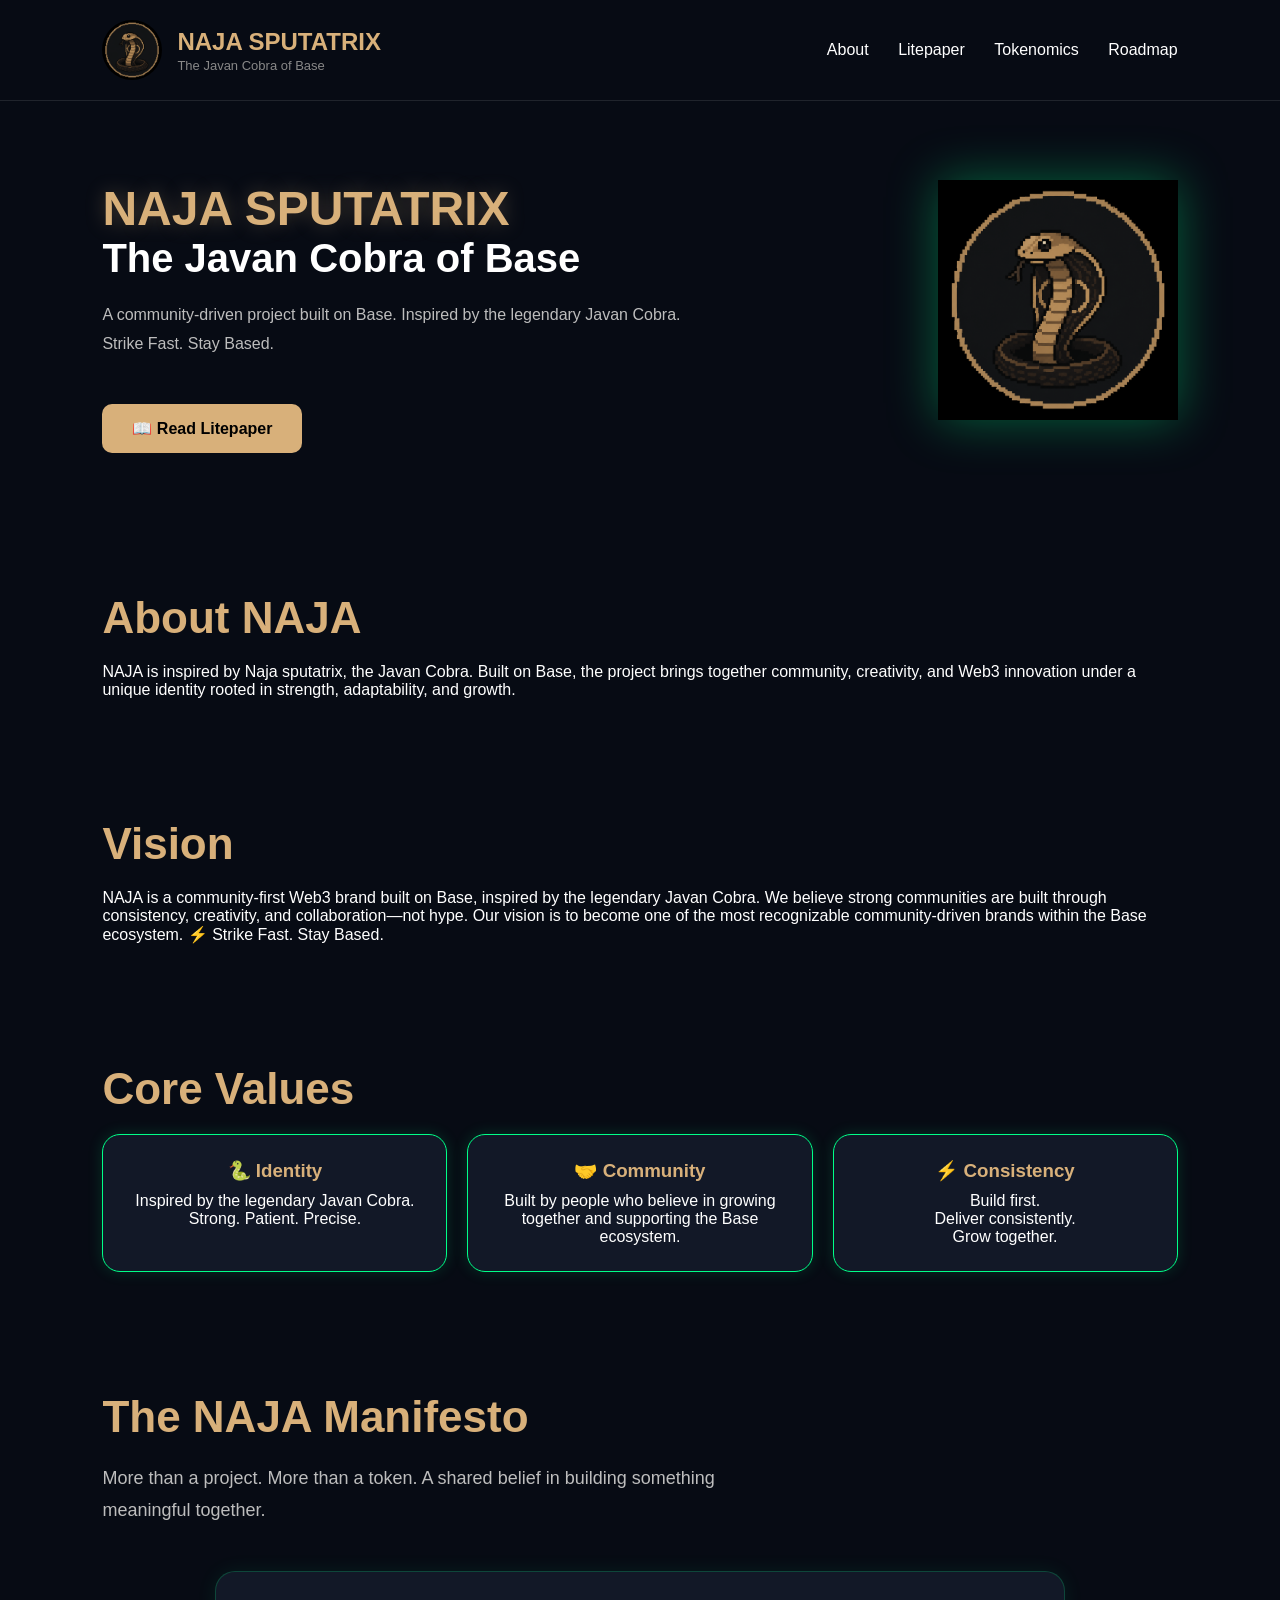
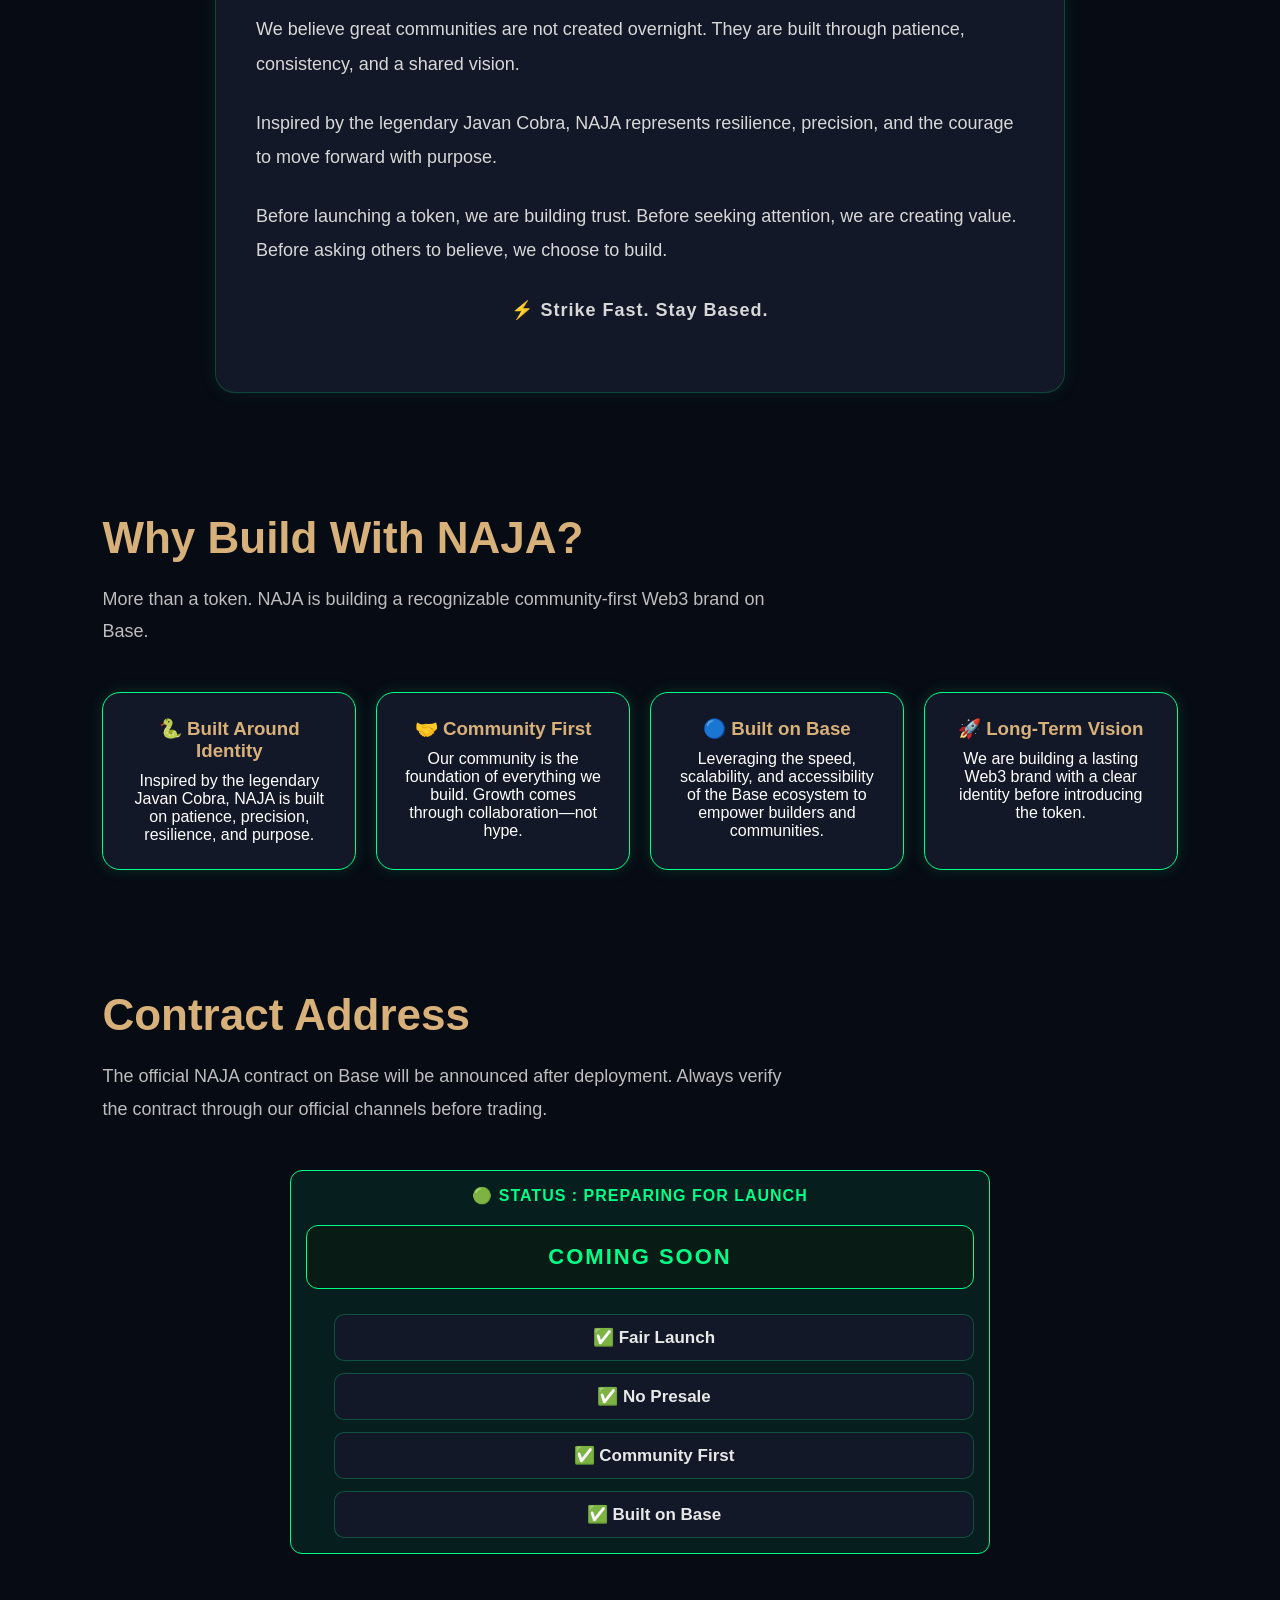
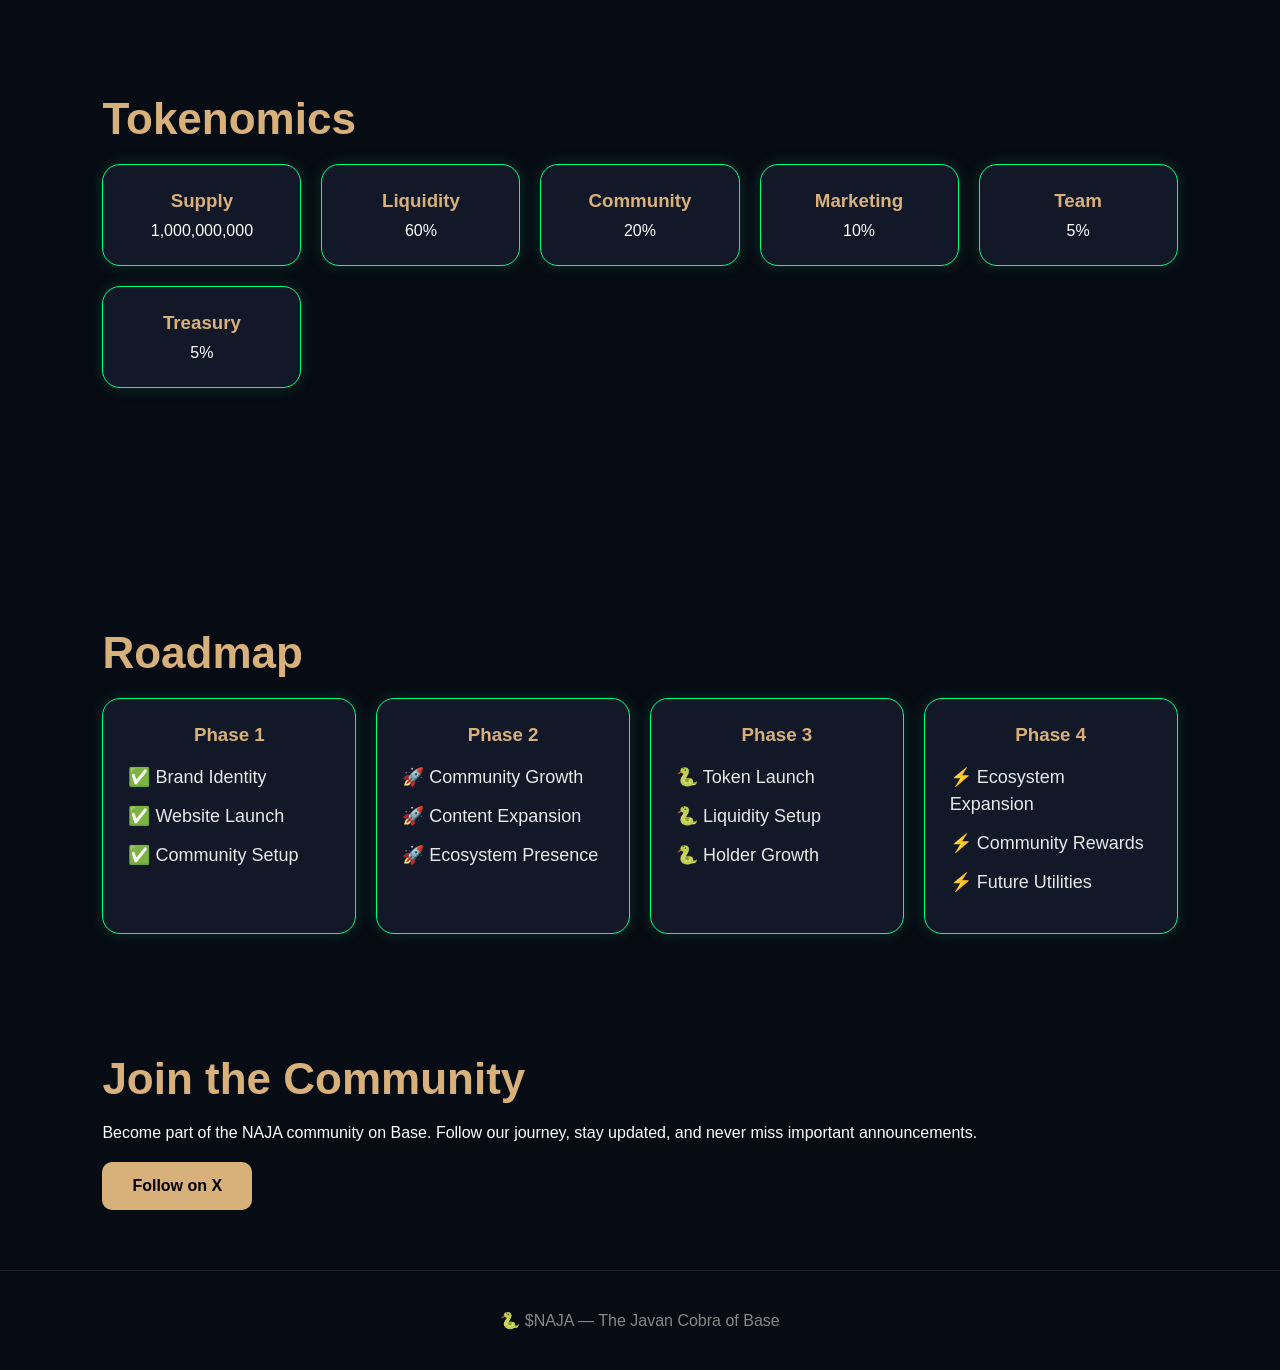
==== index.html @ d0c6e349 "Update community section heading and content" ====
<!DOCTYPE html>
<html lang="en">
<head>
<meta charset="UTF-8">
<meta name="viewport" content="width=device-width, initial-scale=1.0">

<title>NAJA | The Javan Cobra of Base</title>

<style>

*{
margin:0;
padding:0;
box-sizing:border-box;
font-family:Arial, sans-serif;
}

body{
background:#070b14;
color:white;
}

nav{
display:flex;
justify-content:space-between;
align-items:center;
padding:20px 8%;
border-bottom:1px solid rgba(255,255,255,0.1);
}

.brand{
display:flex;
align-items:center;
gap:15px;
}

.brand img{
width:60px;
height:60px;
border-radius:50%;
}

.brand h2{
    color:#d8b07a;
    font-size:24px;
    margin-bottom:2px;
}

.brand p{
    font-size:13px;
    color:#888;
}

.menu a{
    color:white;
    text-decoration:none;
    margin-left:25px;
    transition:0.3s;
}

.menu a:hover{
    color:#00ff88;
}

.hero{
display:flex;
align-items:center;
justify-content:space-between;
padding:80px 8%;
flex-wrap:wrap;
gap:80px;
}

.hero-text{
max-width:600px;
}

.hero-text h1{
font-size:48px;
color:#d8b07a;
text-shadow:0 0 20px rgba(216,176,122,0.3);    
}

.hero-text h3{
font-size:40px;
margin-bottom:20px;
}

.hero-text p{
color:#bdbdbd;
line-height:1.8;
margin-bottom:25px;   
}

.hero-logo img{
    width:240px;
    max-width:100%;
    filter:drop-shadow(0 0 25px rgba(0,255,136,0.35));
    transition:0.3s;
    margin-top:-30px;
}

.btn{
display:inline-block;
padding:15px 30px;
background:#d8b07a;
color:black;
text-decoration:none;
border-radius:10px;
font-weight:bold;
margin-right:10px;
margin-top:20px;
}

.section{
padding:60px 8%;
}

.section h2{
    color:#d8b07a;
    font-size:44px;
    font-weight:700;
    margin-bottom:20px;
}

.cards{
    display:grid;
    grid-template-columns:repeat(auto-fit,minmax(180px,1fr));
    gap:20px;
}

.card{
    background:#121827;
    padding:25px;
    border-radius:18px;
    text-align:center;
    border:1px solid #00ff88;
    box-shadow:0 0 15px rgba(0,255,136,0.15);
    transition:0.3s;
}
    
.section-subtitle{
max-width:700px;
margin:15px 0 45px;
color:#bdbdbd;
font-size:18px;
line-height:1.8;
}
.card:hover{
    transform:translateY(-5px);
    box-shadow:0 0 25px rgba(0,255,136,0.35);
}

.card h3{
color:#d8b07a;
margin-bottom:10px;
}
.status{
color:#00ff88;
font-weight:bold;
margin-bottom:20px;
letter-spacing:1px;
}

.contract-info{
margin-top:25px;
display:flex;
flex-direction:column;
align-items:flex-start;
gap:12px;
padding-left:28px;
}
.manifesto{
max-width:850px;
margin:0 auto;
padding:40px;
background:#121827;
border:1px solid rgba(0,255,136,.2);
border-radius:20px;
box-shadow:0 0 20px rgba(0,255,136,.08);
}

.manifesto p{
font-size:18px;
line-height:1.9;
color:#d8d8d8;
margin-bottom:25px;
}

.manifesto-end{
text-align:center;
font-size:22px;
font-weight:bold;
color:#d8b07a;
letter-spacing:1px;
}    
.feature{
background:#121827;
border:1px solid rgba(0,255,136,.25);
border-radius:10px;
padding:12px 16px;
font-size:17px;
font-weight:600;
color:#e8e8e8;
width:100%;
box-sizing:border-box;
transition:.3s;
}

.feature:hover{
border-color:#00ff88;
transform:translateX(6px);
box-shadow:0 0 15px rgba(0,255,136,.2);
}    

.contract-info p{
margin:0;
font-size:18px;
font-weight:600;
color:#e8e8e8;
line-height:1.5;

}

.contract{
background:#081b14;
border:1px solid #00ff88;
padding:18px;
border-radius:12px;
font-size:22px;
font-weight:bold;
color:#00ff88;
text-align:center;
letter-spacing:2px;
}

footer{
padding:40px;
text-align:center;
color:#888;
border-top:1px solid rgba(255,255,255,.1);
}
.hero-banner{
    width:100%;
    max-width:1000px;
    display:block;
    margin:20px auto;
    border-radius:20px;
}.contract-box{
    max-width:700px;
    margin:20px auto;
    padding:15px;
    border:1px solid #00ff88;
    border-radius:12px;
    background:rgba(0,255,136,0.08);
    color:#00ff88;
    font-weight:bold;
    text-align:center;
}

@media(max-width:768px){

nav{
    flex-direction:column;
    gap:15px;
}

.hero{
    flex-direction:column;
    text-align:center;
}

.hero-text h1{
    font-size:56px;
}

.hero-text h3{
    font-size:24px;
}

.hero-logo img{
    width:280px;
}

    }
 .roadmap-list{
    list-style:none;
    padding:0;
    margin:18px 0 0;
    text-align:left;
}

.roadmap-list li{
    display:flex;
    align-items:center;
    gap:10px;
    margin:12px 0;
    font-size:18px;
    color:#e8e8e8;
    line-height:1.5;
}   
</style>
</head>

<body>

<nav>

<div class="brand">
<img src="file_00000000f69072099e9d10f8ae408ad6.png">
<div>
<h2>NAJA SPUTATRIX</h2>
<p>The Javan Cobra of Base</p>
</div>
</div>

<div class="menu">
<a href="#about">About</a>
<a href="litepaper.html">Litepaper</a>
<a href="#tokenomics">Tokenomics</a>
<a href="#roadmap">Roadmap</a>
</div>

</nav>

<section class="hero">

<div class="hero-text">

<h1>NAJA SPUTATRIX</h1>

<h3>The Javan Cobra of Base</h3>

<p>
A community-driven project built on Base.
Inspired by the legendary Javan Cobra.

Strike Fast. Stay Based.
</p>
<a href="litepaper.html" class="btn">
📖 Read Litepaper
</a>
</div>

<div class="hero-logo">
<img src="file_00000000f69072099e9d10f8ae408ad6.png">
</div>

</section>

<section id="about" class="section">

<h2>About NAJA</h2>

<p>
NAJA is inspired by Naja sputatrix, the Javan Cobra.
Built on Base, the project brings together community, creativity, and Web3 innovation under a unique identity rooted in strength, adaptability, and growth.
</p>

</section>
<section id="vision" class="section">

<h2>Vision</h2>

<p>
NAJA is a community-first Web3 brand built on Base, inspired by the legendary Javan Cobra.

We believe strong communities are built through consistency, creativity, and collaboration—not hype.

Our vision is to become one of the most recognizable community-driven brands within the Base ecosystem.

⚡ Strike Fast. Stay Based.
</p>

</section>
    <section id="values" class="section">

<h2>Core Values</h2>

<div class="cards">

<div class="card">
<h3>🐍 Identity</h3>
<p>
Inspired by the legendary Javan Cobra.<br>
Strong. Patient. Precise.
</p>
</div>

<div class="card">
<h3>🤝 Community</h3>
<p>
Built by people who believe in growing together and supporting the Base ecosystem.
</p>
</div>

<div class="card">
<h3>⚡ Consistency</h3>
<p>
Build first.<br>
Deliver consistently.<br>
Grow together.
</p>
</div>

</div>

</section>
<section id="manifesto" class="section">

<h2>The NAJA Manifesto</h2>

<p class="section-subtitle">
More than a project. More than a token.
A shared belief in building something meaningful together.
</p>

<div class="manifesto">

<p>
We believe great communities are not created overnight.
They are built through patience, consistency, and a shared vision.
</p>

<p>
Inspired by the legendary Javan Cobra, NAJA represents resilience,
precision, and the courage to move forward with purpose.
</p>

<p>
Before launching a token, we are building trust.
Before seeking attention, we are creating value.
Before asking others to believe, we choose to build.
</p>

<p class="manifesto-end">

⚡ Strike Fast. Stay Based.

</p>

</div>

</section>    
  <section id="why" class="section">

<h2>Why Build With NAJA?</h2>

<p class="section-subtitle">
More than a token. NAJA is building a recognizable community-first Web3 brand on Base.
</p>  

<div class="cards">

<div class="card">
<h3>🐍 Built Around Identity</h3>
<p>
Inspired by the legendary Javan Cobra, NAJA is built on patience, precision, resilience, and purpose.
</p>
</div>

<div class="card">
<h3>🤝 Community First</h3>
<p>
Our community is the foundation of everything we build. Growth comes through collaboration—not hype.
</p>
</div>

<div class="card">
<h3>🔵 Built on Base</h3>
<p>
Leveraging the speed, scalability, and accessibility of the Base ecosystem to empower builders and communities.
</p>
</div>

<div class="card">
<h3>🚀 Long-Term Vision</h3>
<p>
We are building a lasting Web3 brand with a clear identity before introducing the token.
</p>
</div>

</div>

</section>  
<section class="section" id="contract">

<h2>Contract Address</h2>

<p class="section-subtitle">
The official NAJA contract on Base will be announced after deployment.
Always verify the contract through our official channels before trading.
</p>

<div class="contract-box">

<div class="status">
🟢 STATUS : PREPARING FOR LAUNCH
</div>

<div class="contract">
COMING SOON
</div>

<div class="contract-info">

<div class="feature">✅ Fair Launch</div>

<div class="feature">✅ No Presale</div>

<div class="feature">✅ Community First</div>

<div class="feature">✅ Built on Base</div>

</div>

</div>

</section>

<section id="tokenomics" class="section">

<h2>Tokenomics</h2>

<div class="cards">

<div class="card">
<h3>Supply</h3>
<p>1,000,000,000</p>
</div>

<div class="card">
<h3>Liquidity</h3>
<p>60%</p>
</div>

<div class="card">
<h3>Community</h3>
<p>20%</p>
</div>

<div class="card">
<h3>Marketing</h3>
<p>10%</p>
</div>

<div class="card">
<h3>Team</h3>
<p>5%</p>
</div>

<div class="card">
<h3>Treasury</h3>
<p>5%</p>
</div>

</div>

</section>

<section class="section">


</section>

<section id="roadmap" class="section">

<h2>Roadmap</h2>

<div class="cards">

<div class="card">
<h3>Phase 1</h3>

<ul class="roadmap-list">
    <li>✅ Brand Identity</li>
    <li>✅ Website Launch</li>
    <li>✅ Community Setup</li>
</ul>
</div>

<div class="card">
<h3>Phase 2</h3>

<ul class="roadmap-list">
    <li>🚀 Community Growth</li>
    <li>🚀 Content Expansion</li>
    <li>🚀 Ecosystem Presence</li>
</ul>
</div>

<div class="card">
<h3>Phase 3</h3>

<ul class="roadmap-list">
    <li>🐍 Token Launch</li>
    <li>🐍 Liquidity Setup</li>
    <li>🐍 Holder Growth</li>
</ul>
</div>

<div class="card">
<h3>Phase 4</h3>

<ul class="roadmap-list">
    <li>⚡ Ecosystem Expansion</li>
    <li>⚡ Community Rewards</li>
    <li>⚡ Future Utilities</li>
</ul>
</div>

</div>

</section>

<section class="section">

<h2>Join the Community</h2>

<p>
Become part of the NAJA community on Base.
Follow our journey, stay updated, and never miss important announcements.
</p>

<a href="https://x.com/najaspttrx" class="btn">
Follow on X
</a>

</section>

<footer>

🐍 $NAJA — The Javan Cobra of Base

</footer>

</body>
  </html>
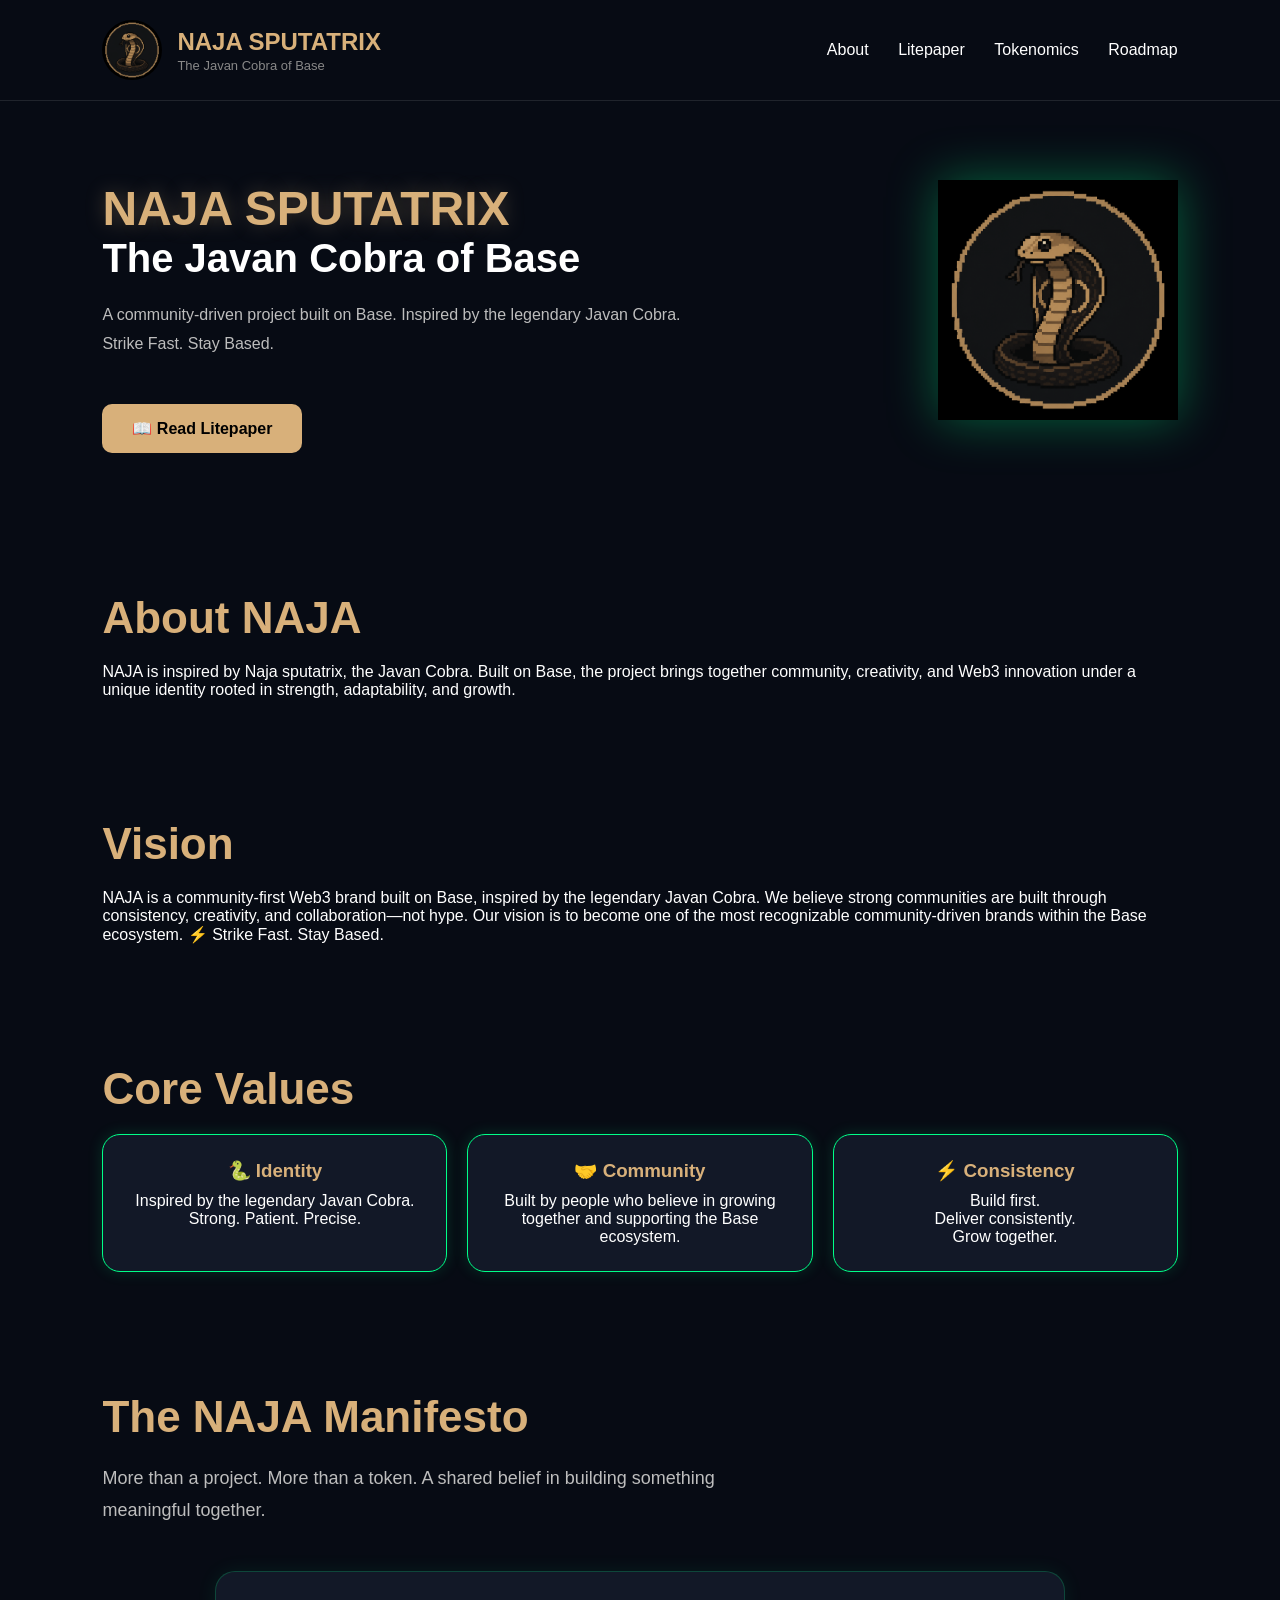
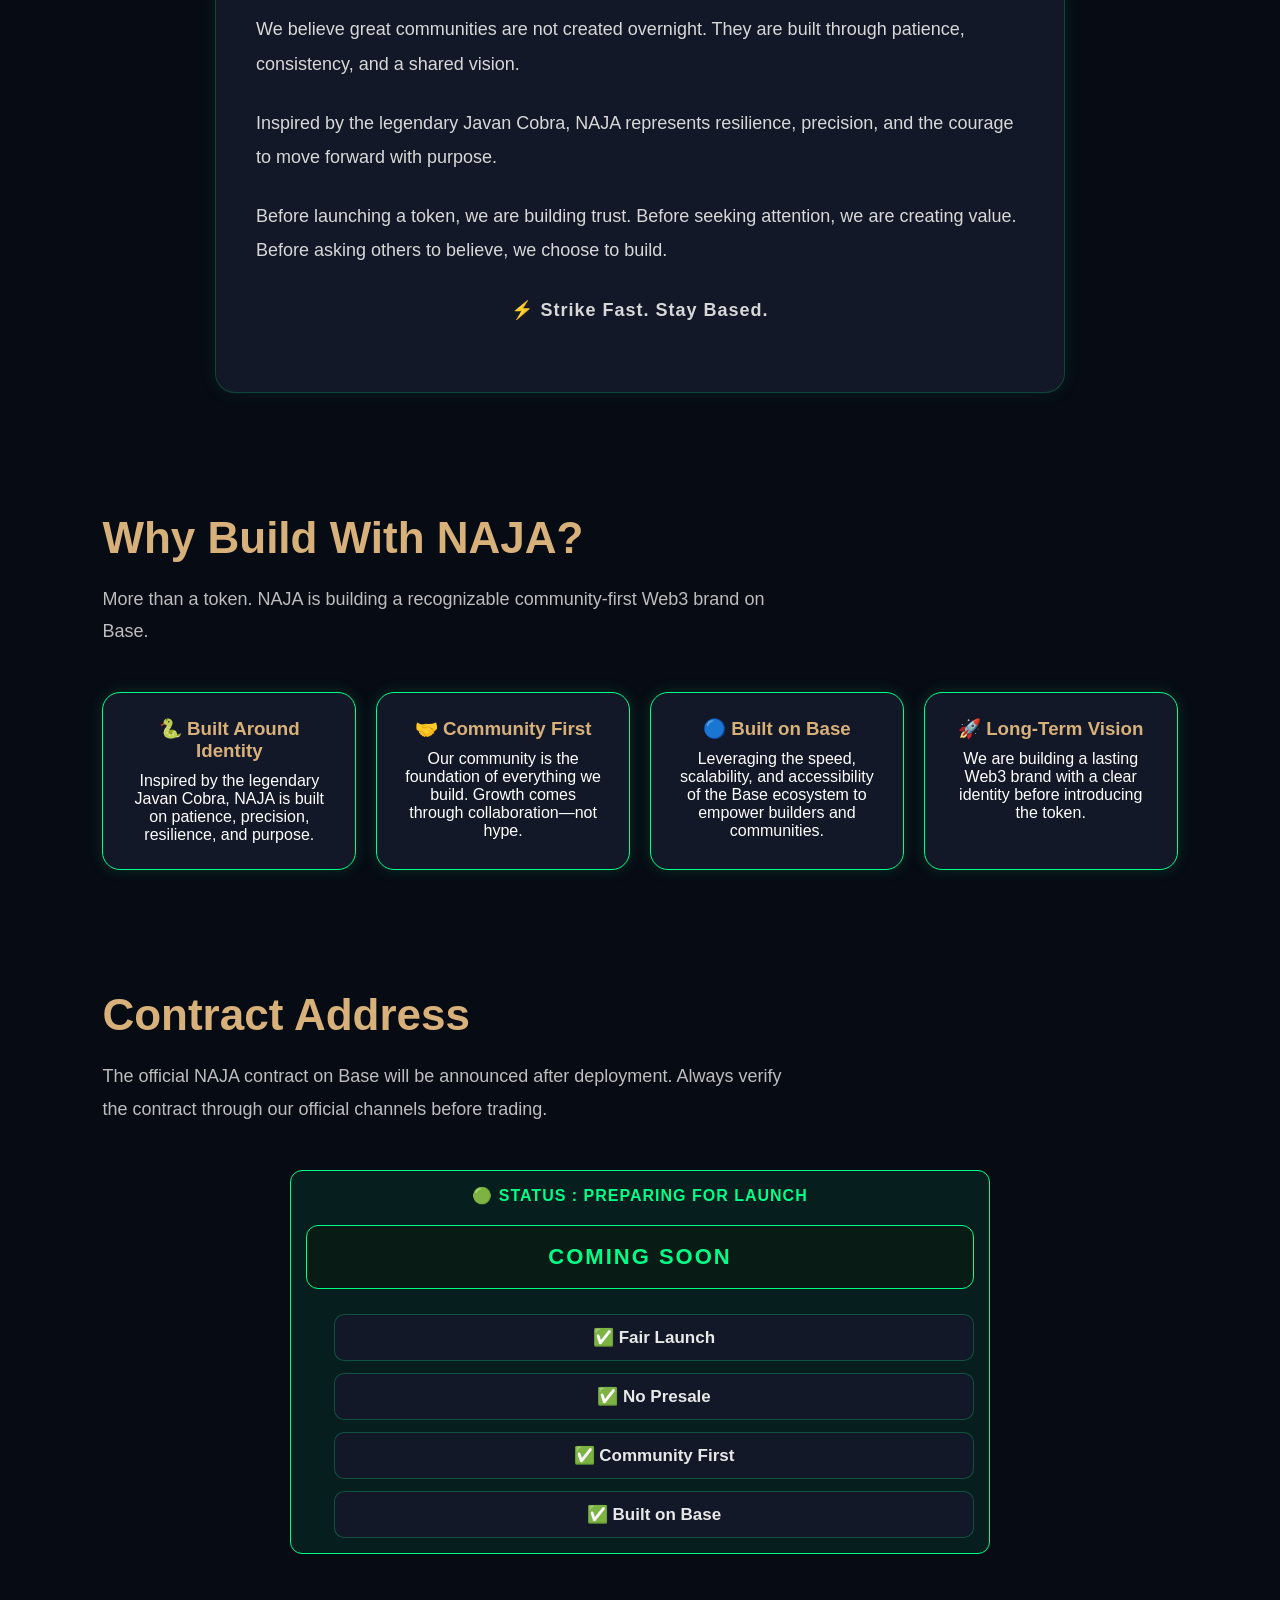
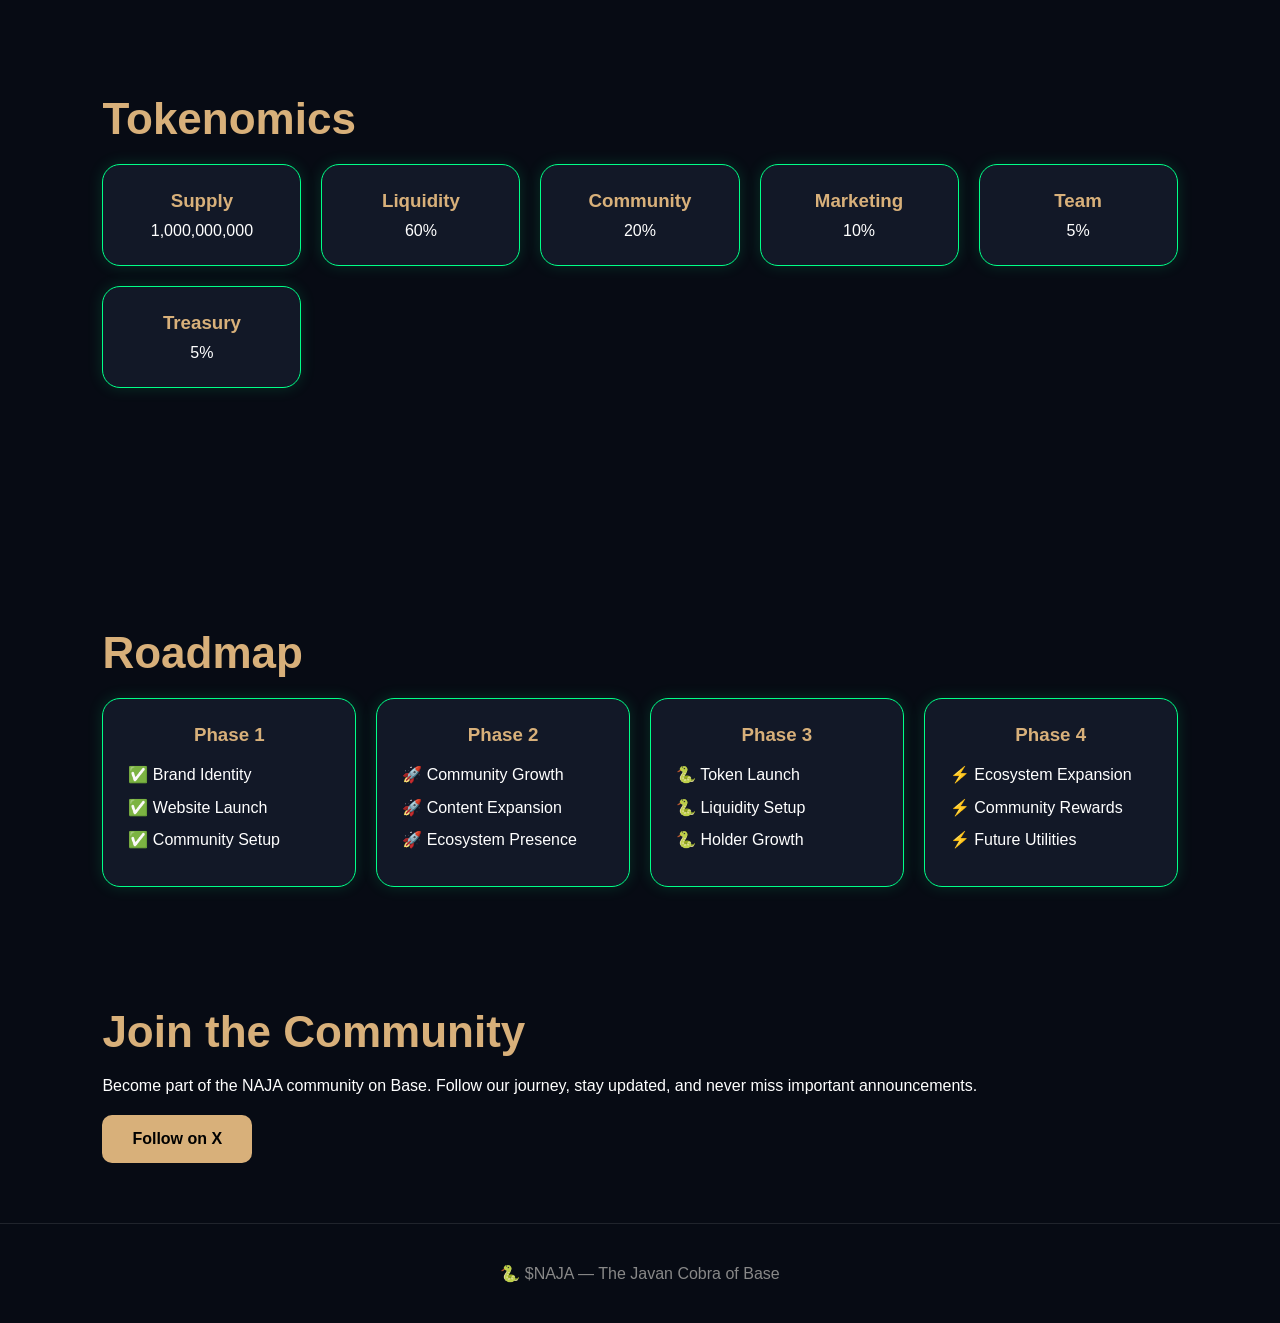
==== commit 95f44b69: "Adjust styles for roadmap list items Reduced margin and font size for roadmap list items." ====
--- a/index.html
+++ b/index.html
@@ -294,10 +294,44 @@
     display:flex;
     align-items:center;
     gap:10px;
-    margin:12px 0;
+    margin:10px 0;
+    font-size:16px;
+    line-height:1.4;
+}
+}  
+ .community{
+    text-align:center;
+    padding:70px 20px;
+}
+
+.community h2{
+    margin-bottom:20px;
+}
+
+.community-text{
+    max-width:650px;
+    margin:0 auto 35px;
+    color:#bdbdbd;
+    line-height:1.8;
     font-size:18px;
-    color:#e8e8e8;
-    line-height:1.5;
+}
+
+.community .btn{
+    display:inline-block;
+    padding:16px 40px;
+    font-size:18px;
+    font-weight:bold;
+    border-radius:12px;
+    background:#00ff88;
+    color:#071018;
+    text-decoration:none;
+    transition:.3s;
+    box-shadow:0 0 20px rgba(0,255,136,.25);
+}
+
+.community .btn:hover{
+    transform:translateY(-4px);
+    box-shadow:0 0 35px rgba(0,255,136,.5);
 }   
 </style>
 </head>
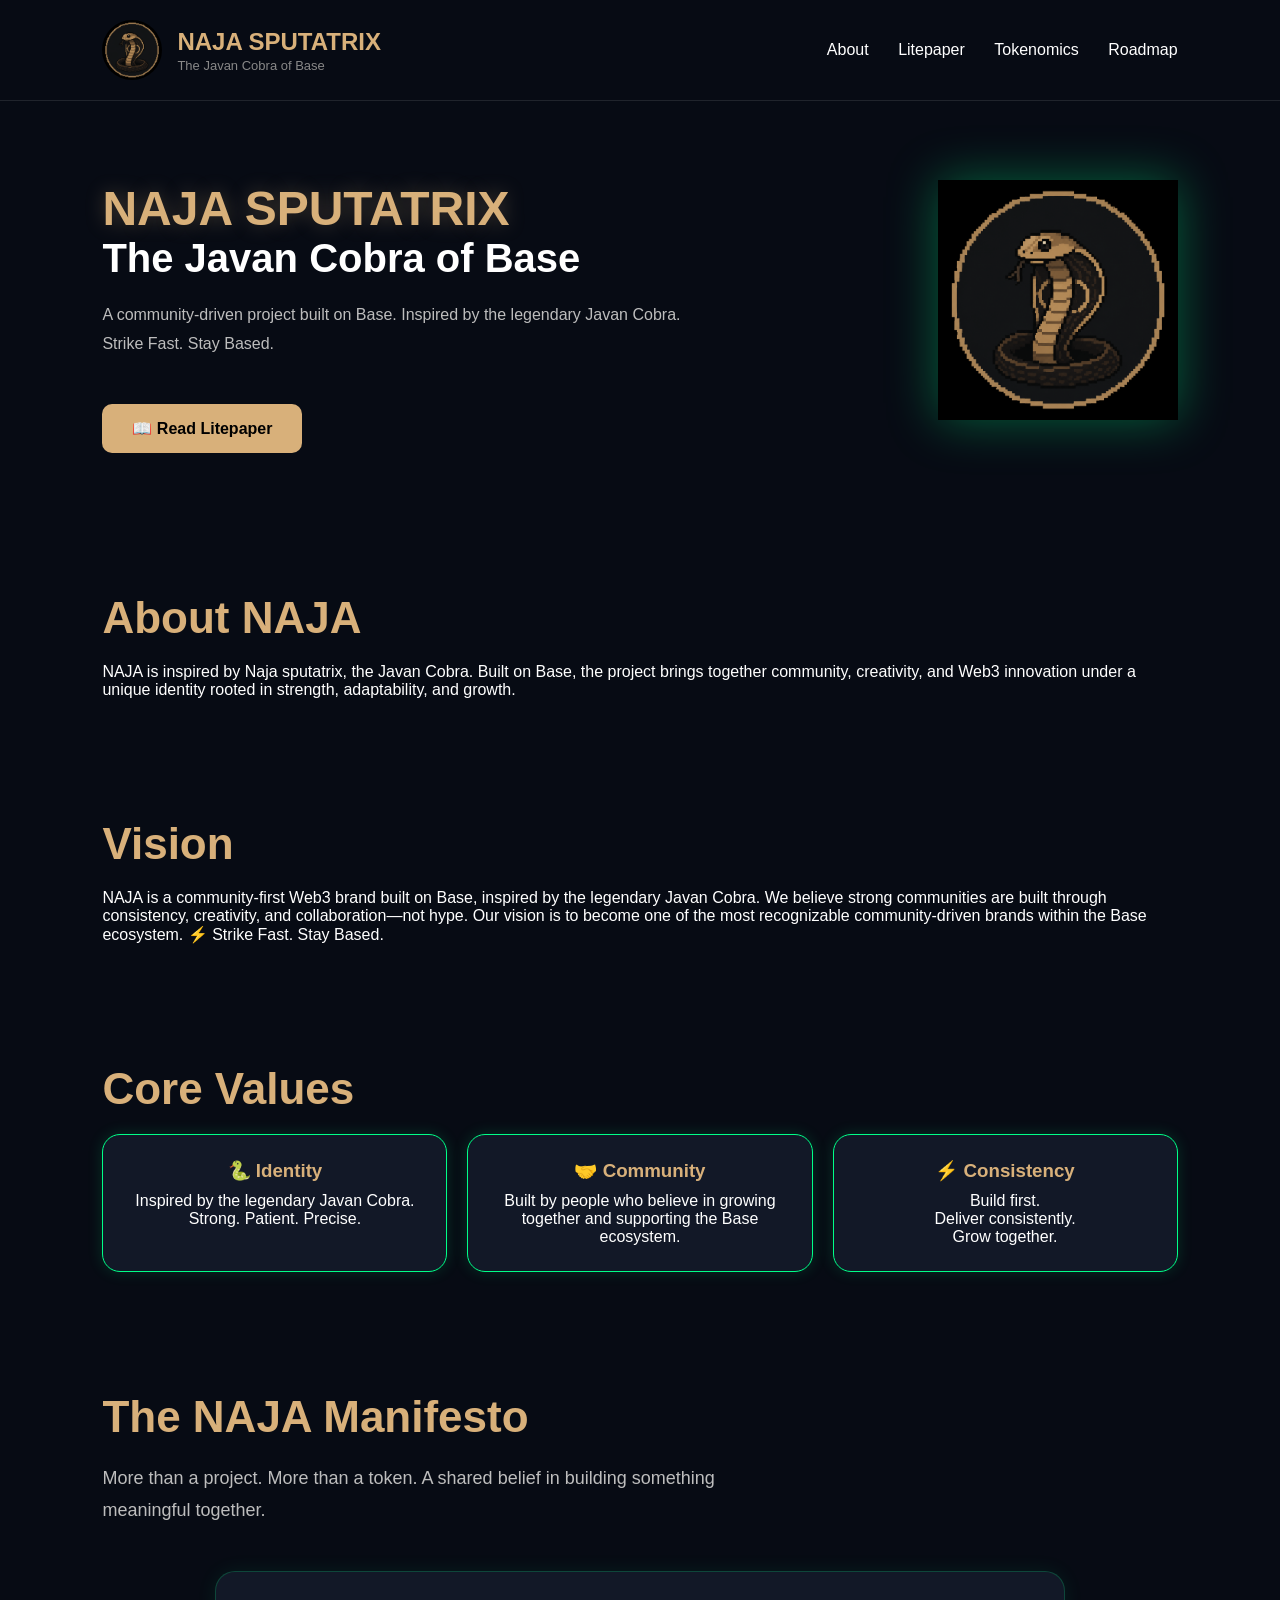
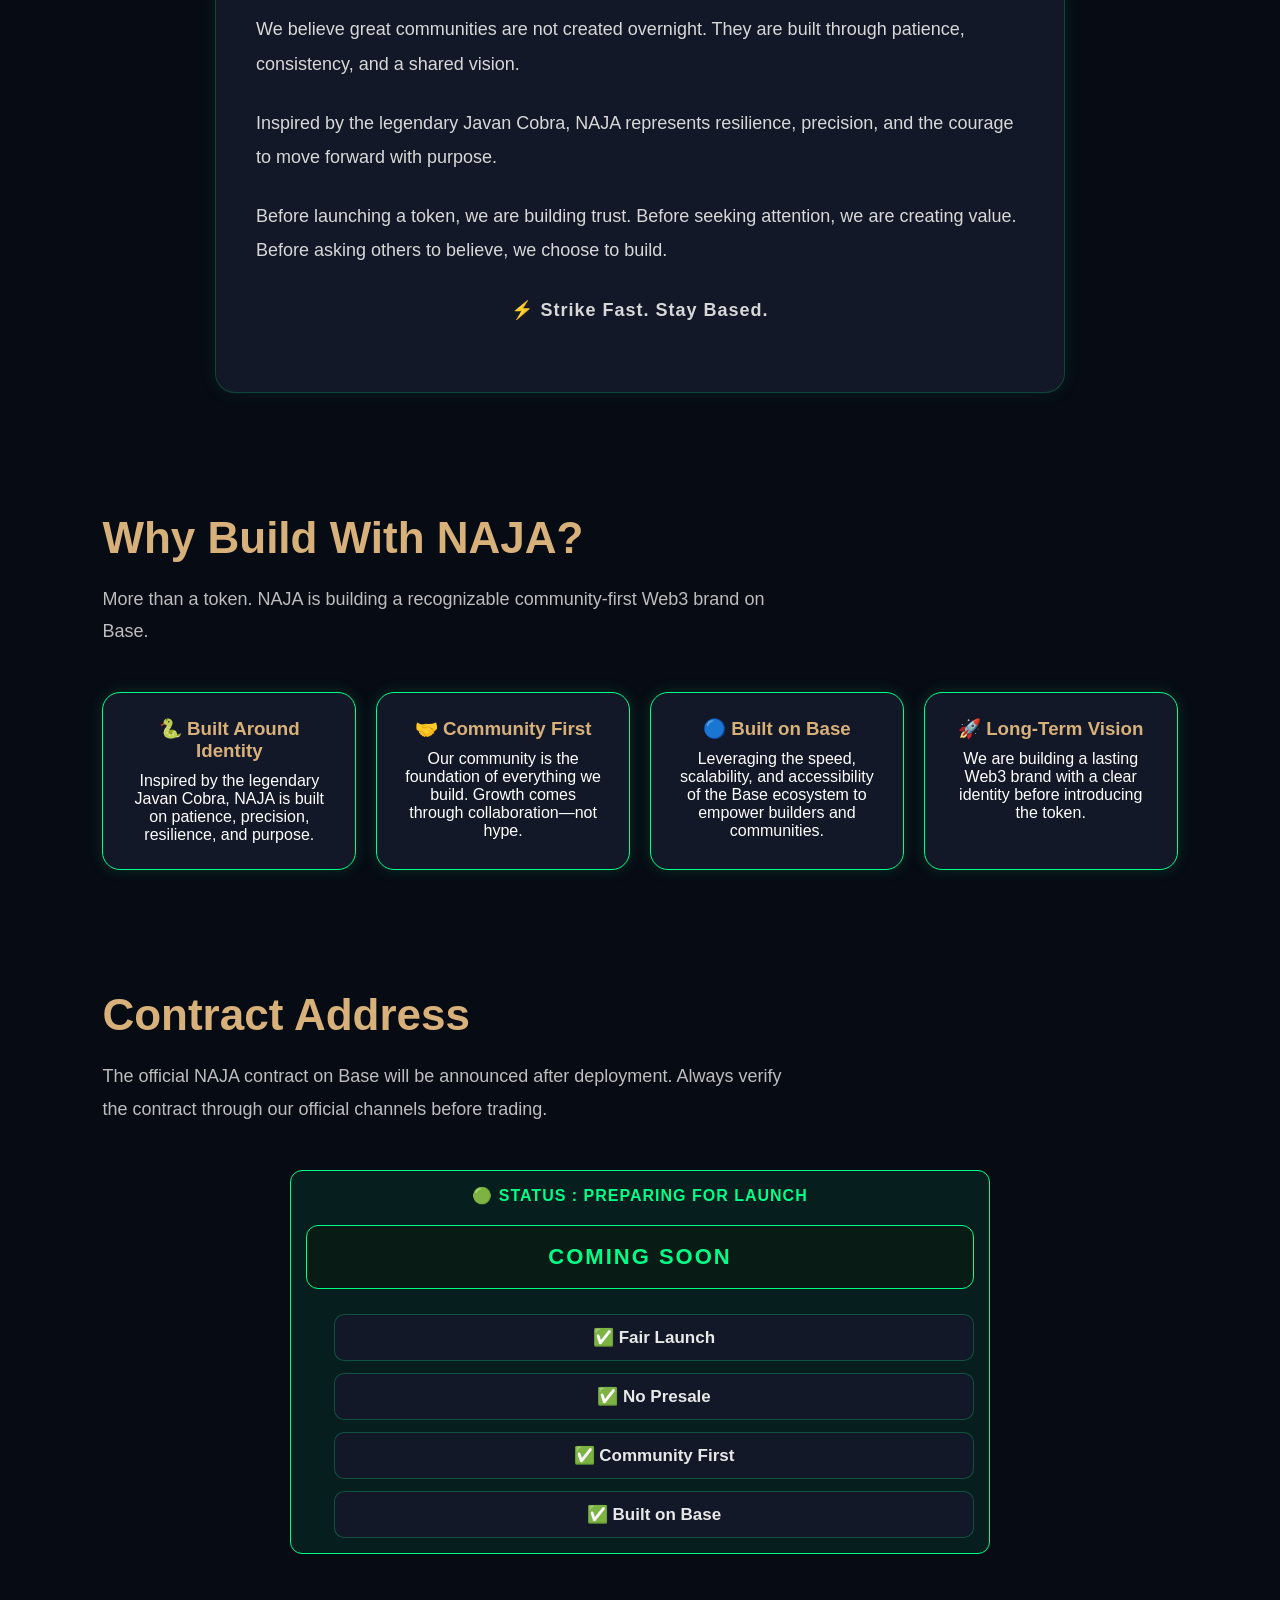
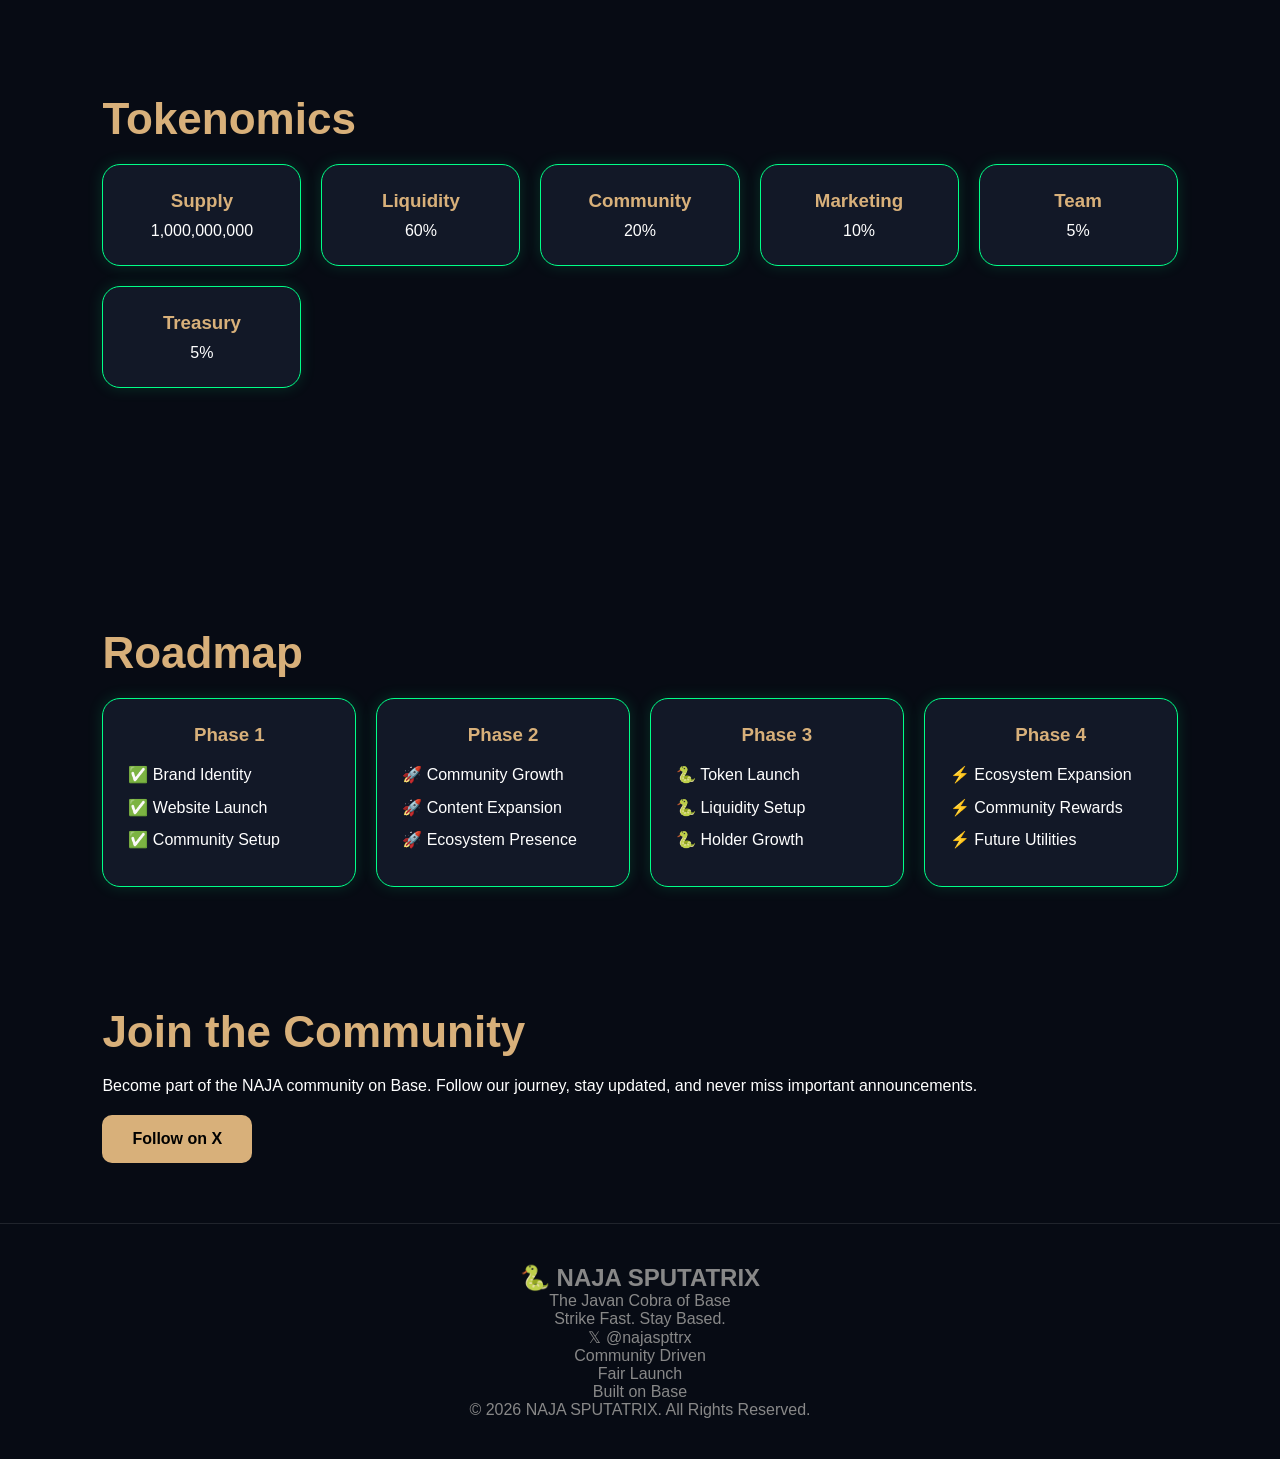
==== commit 87a195e0: "Add footer with branding and community links Added footer section with branding and links." ====
--- a/index.html
+++ b/index.html
@@ -318,15 +318,11 @@
 
 .community .btn{
     display:inline-block;
-    padding:16px 40px;
-    font-size:18px;
+    padding:18px 48px;
+    font-size:20px;
     font-weight:bold;
-    border-radius:12px;
-    background:#00ff88;
-    color:#071018;
-    text-decoration:none;
-    transition:.3s;
-    box-shadow:0 0 20px rgba(0,255,136,.25);
+    border-radius:14px;
+
 }
 
 .community .btn:hover{
@@ -662,9 +658,32 @@
 
 </section>
 
-<footer>
-
-🐍 $NAJA — The Javan Cobra of Base
+<footer class="footer">
+
+<h2>🐍 NAJA SPUTATRIX</h2>
+
+<p class="footer-tagline">
+The Javan Cobra of Base
+</p>
+
+<p class="footer-motto">
+Strike Fast. Stay Based.
+</p>
+
+<div class="footer-divider"></div>
+
+<div class="footer-links">
+<p>𝕏 @najaspttrx</p>
+<p>Community Driven</p>
+<p>Fair Launch</p>
+<p>Built on Base</p>
+</div>
+
+<div class="footer-divider"></div>
+
+<p class="copyright">
+© 2026 NAJA SPUTATRIX. All Rights Reserved.
+</p>
 
 </footer>
 
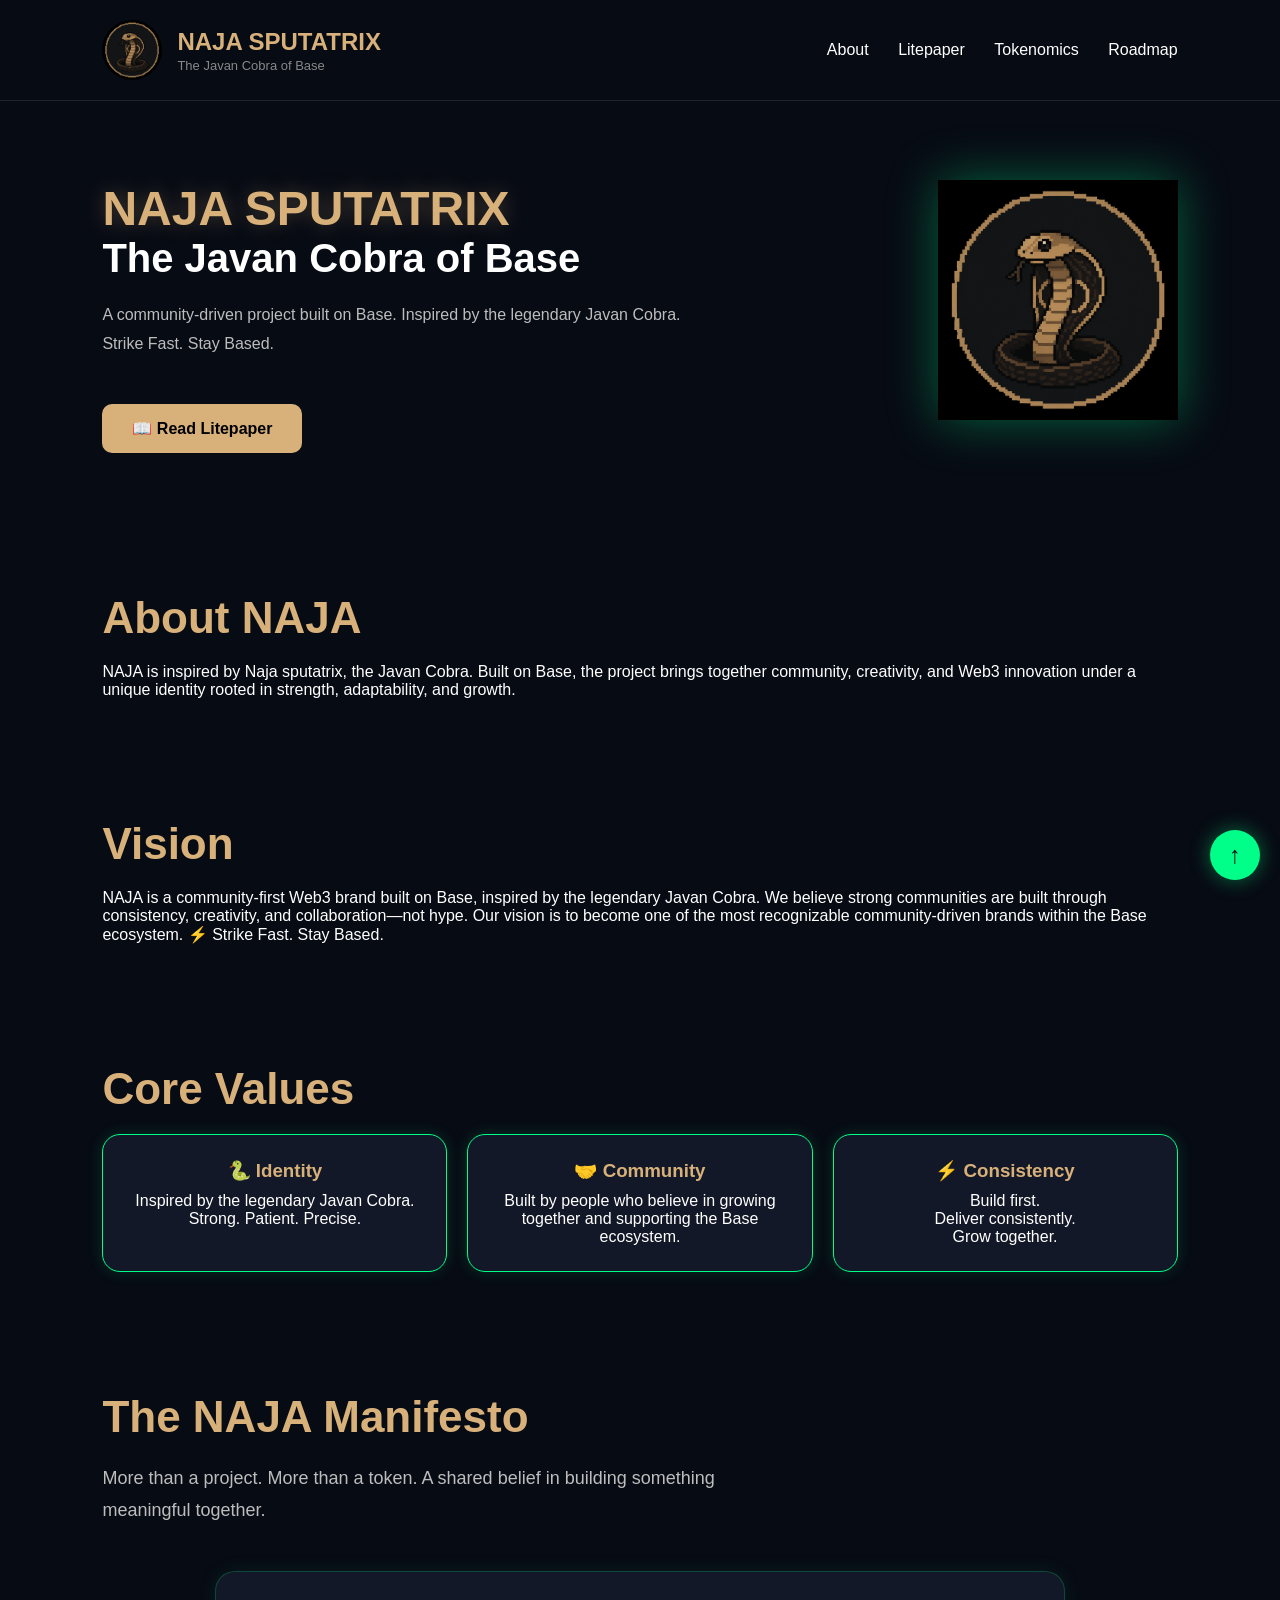
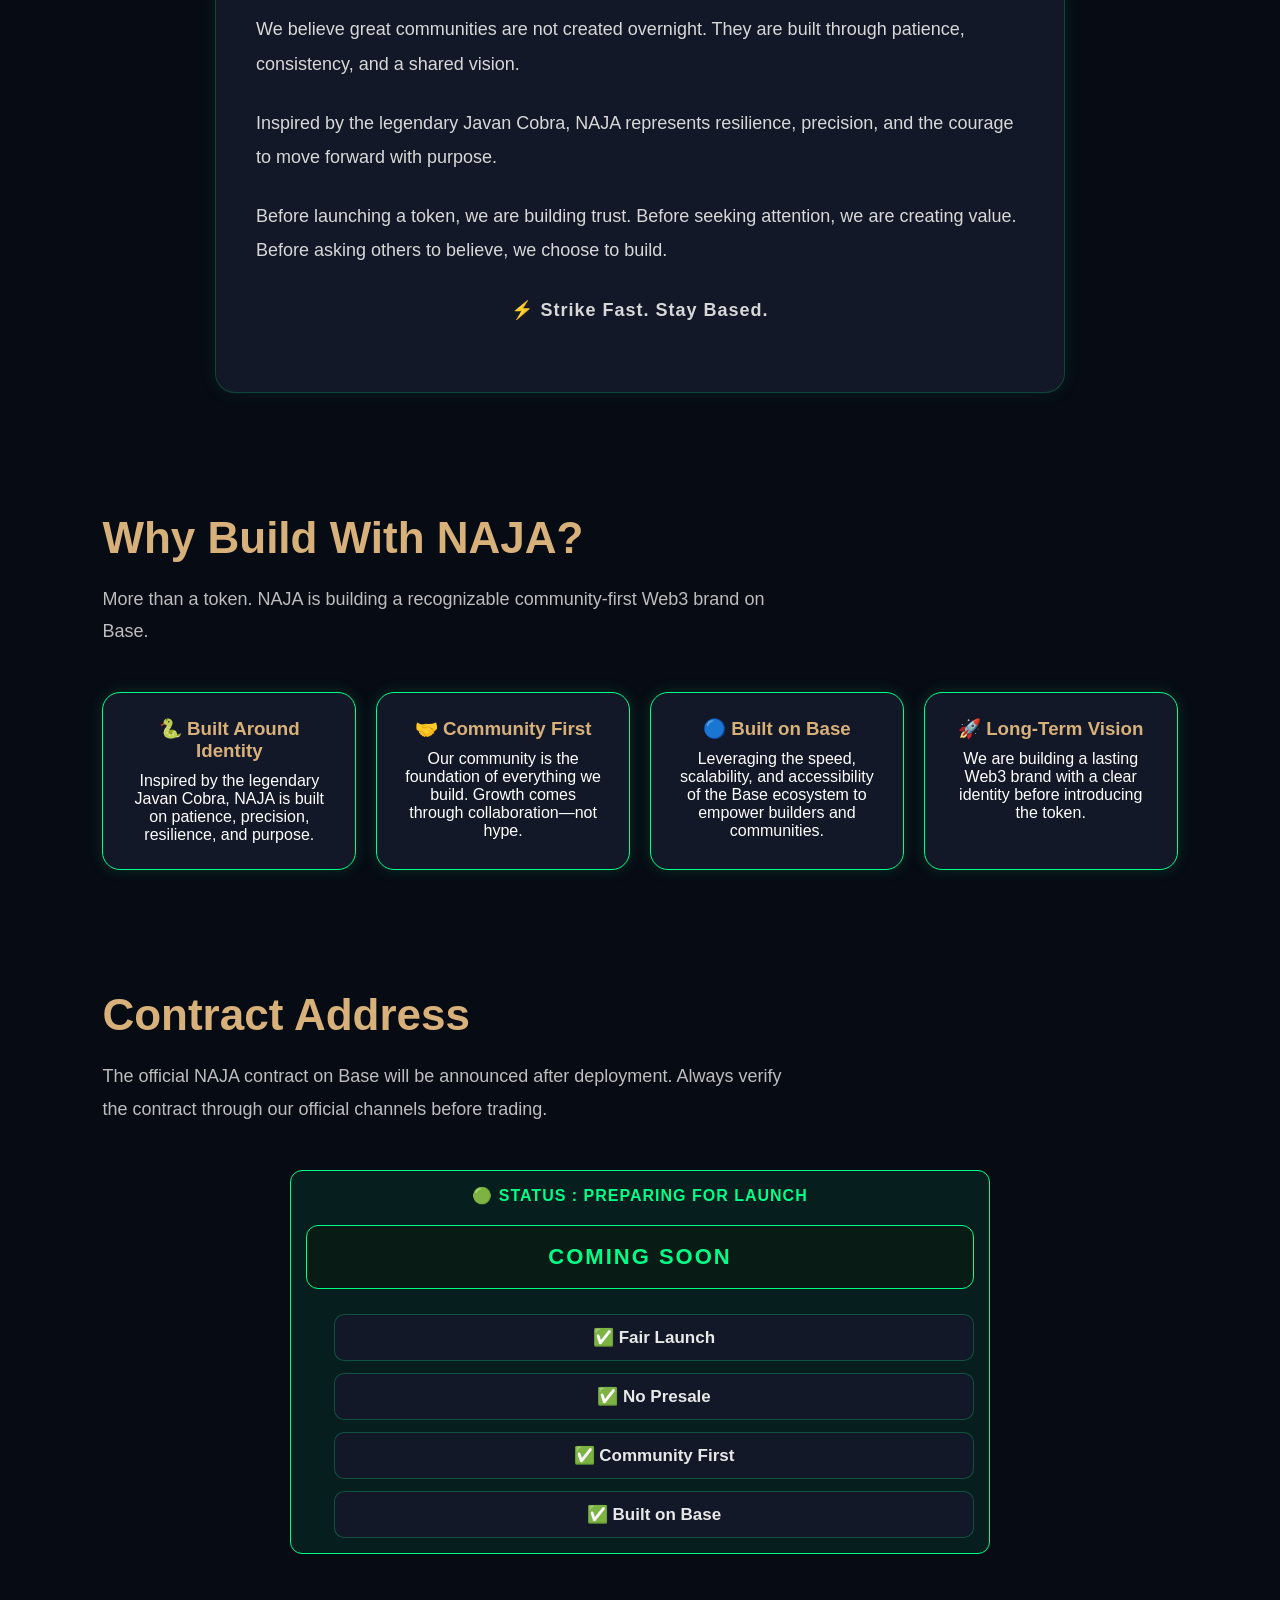
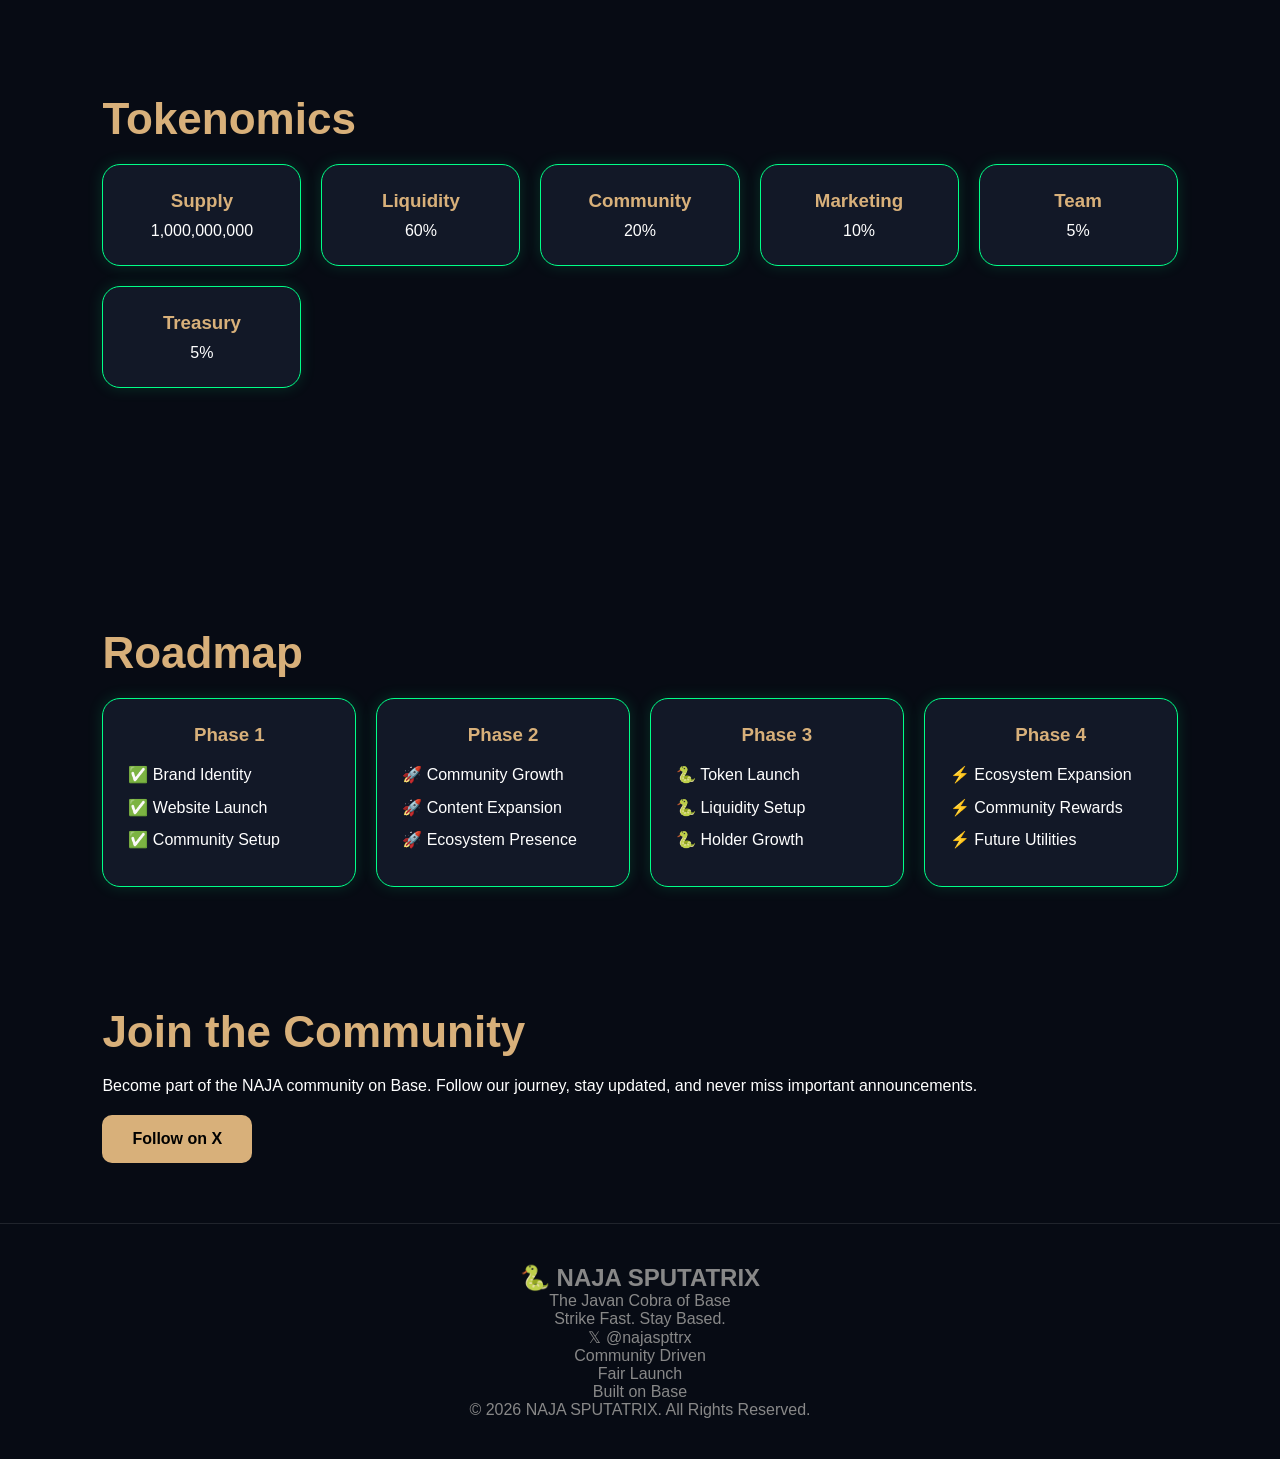
==== commit 25ca366b: "Implement scroll-to-top button in index.html Added a button to scroll to the top of the page smoothl" ====
--- a/index.html
+++ b/index.html
@@ -328,7 +328,23 @@
 .community .btn:hover{
     transform:translateY(-4px);
     box-shadow:0 0 35px rgba(0,255,136,.5);
-}   
+}
+#topBtn{
+    position:fixed;
+    right:20px;
+    bottom:20px;
+    width:50px;
+    height:50px;
+    border:none;
+    border-radius:50%;
+    background:#00ff88;
+    color:#071018;
+    font-size:24px;
+    font-weight:bold;
+    cursor:pointer;
+    box-shadow:0 0 20px rgba(0,255,136,.4);
+    z-index:999;
+    }    
 </style>
 </head>
 
@@ -686,7 +702,9 @@
 </p>
 
 </footer>
-
+<button id="topBtn" onclick="window.scrollTo({top:0, behavior:'smooth'})">
+↑
+</button>
 </body>
   </html>
   
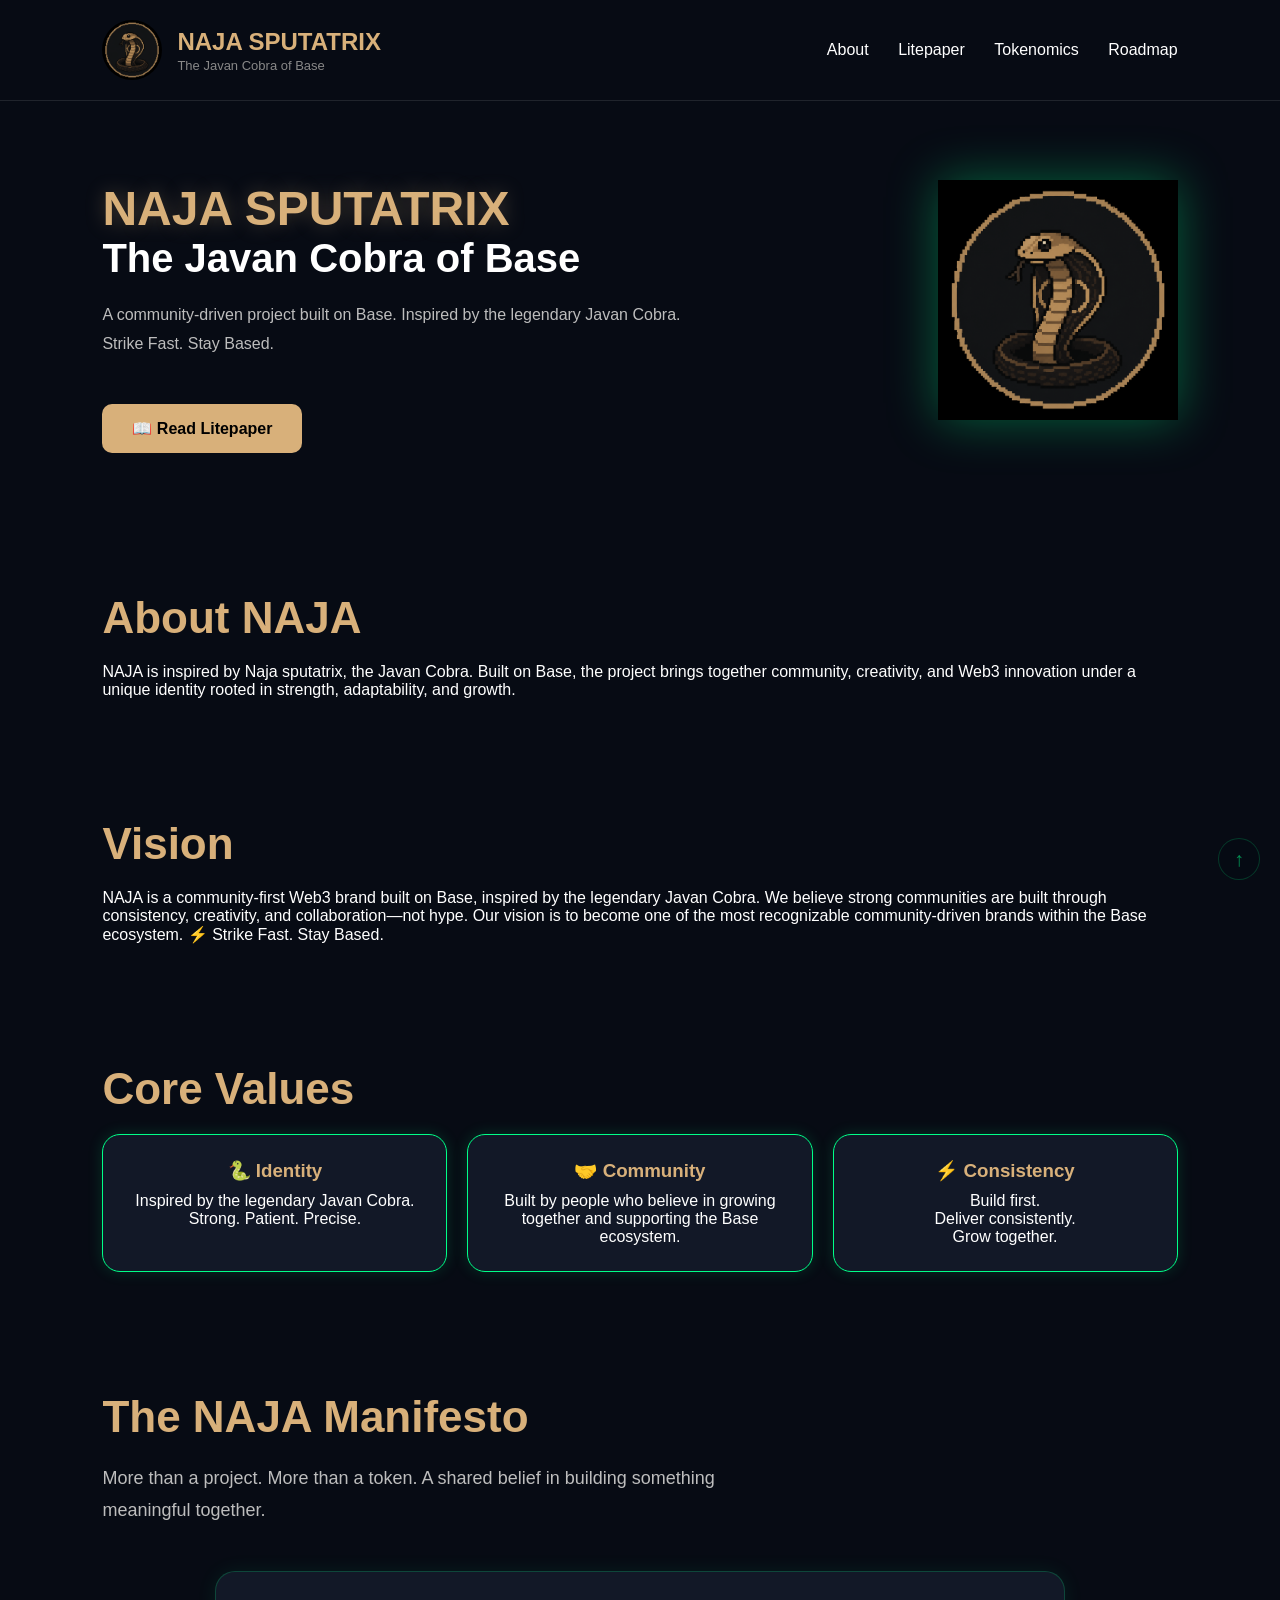
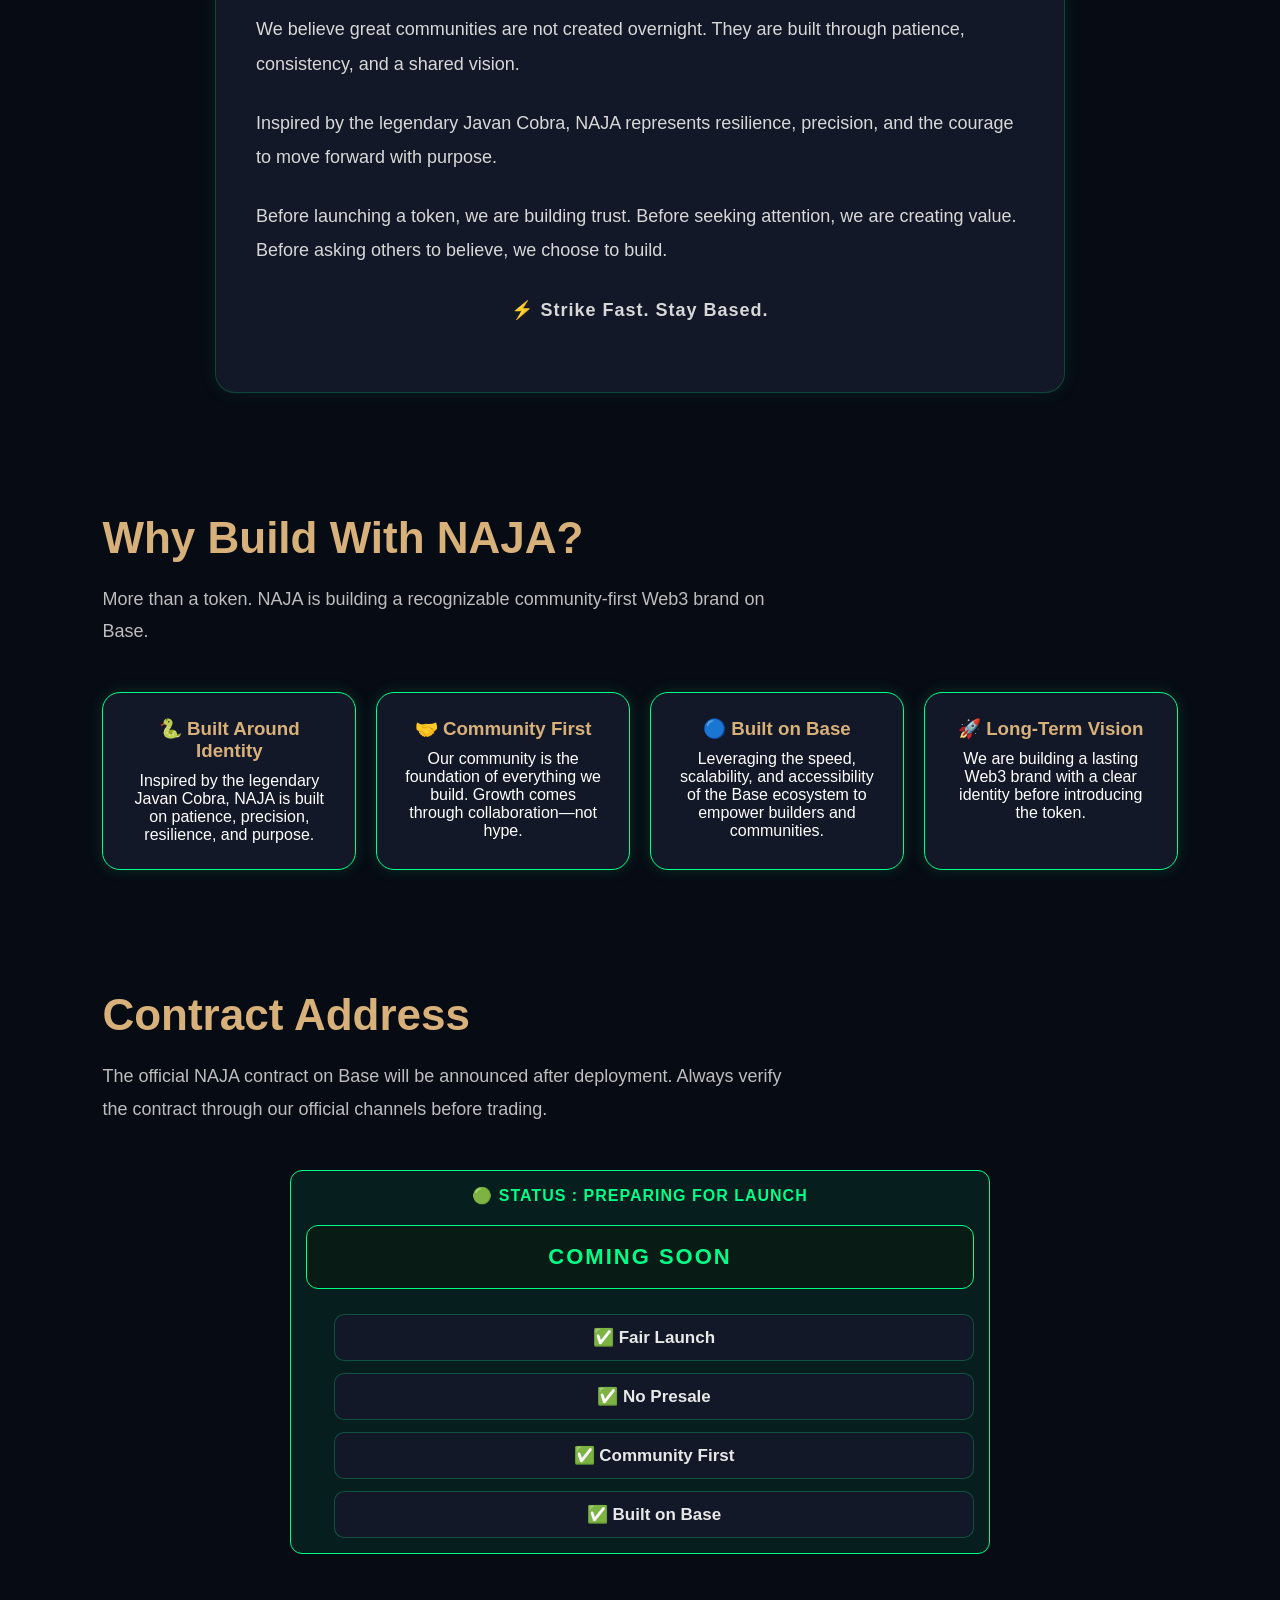
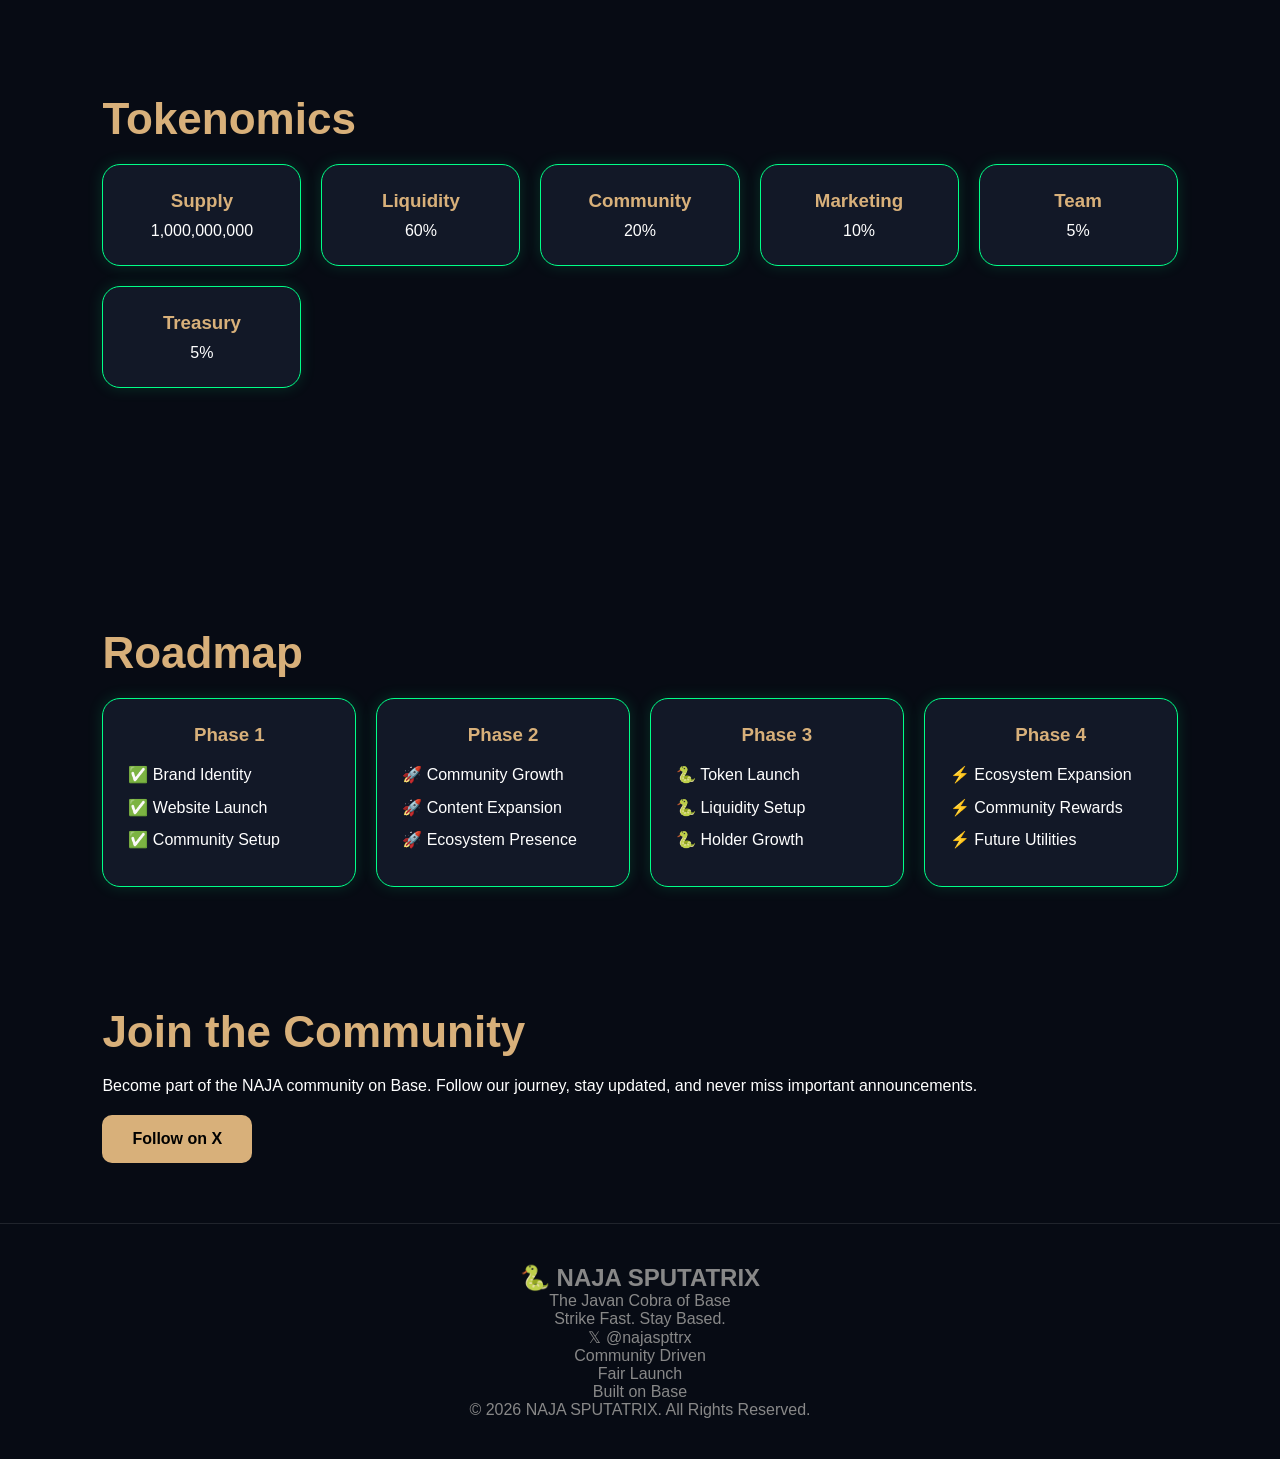
==== commit f424731c: "Update styles for top button in index.html" ====
--- a/index.html
+++ b/index.html
@@ -333,18 +333,25 @@
     position:fixed;
     right:20px;
     bottom:20px;
-    width:50px;
-    height:50px;
-    border:none;
+    width:42px;
+    height:42px;
+    border:1px solid rgba(0,255,136,.35);
     border-radius:50%;
+    background:rgba(7,11,20,.8);
+    color:#00ff88;
+    font-size:20px;
+    cursor:pointer;
+    opacity:.55;
+    transition:.3s;
+    z-index:999;
+}
+
+#topBtn:hover{
+    opacity:1;
+    transform:translateY(-3px);
     background:#00ff88;
     color:#071018;
-    font-size:24px;
-    font-weight:bold;
-    cursor:pointer;
-    box-shadow:0 0 20px rgba(0,255,136,.4);
-    z-index:999;
-    }    
+}    
 </style>
 </head>
 
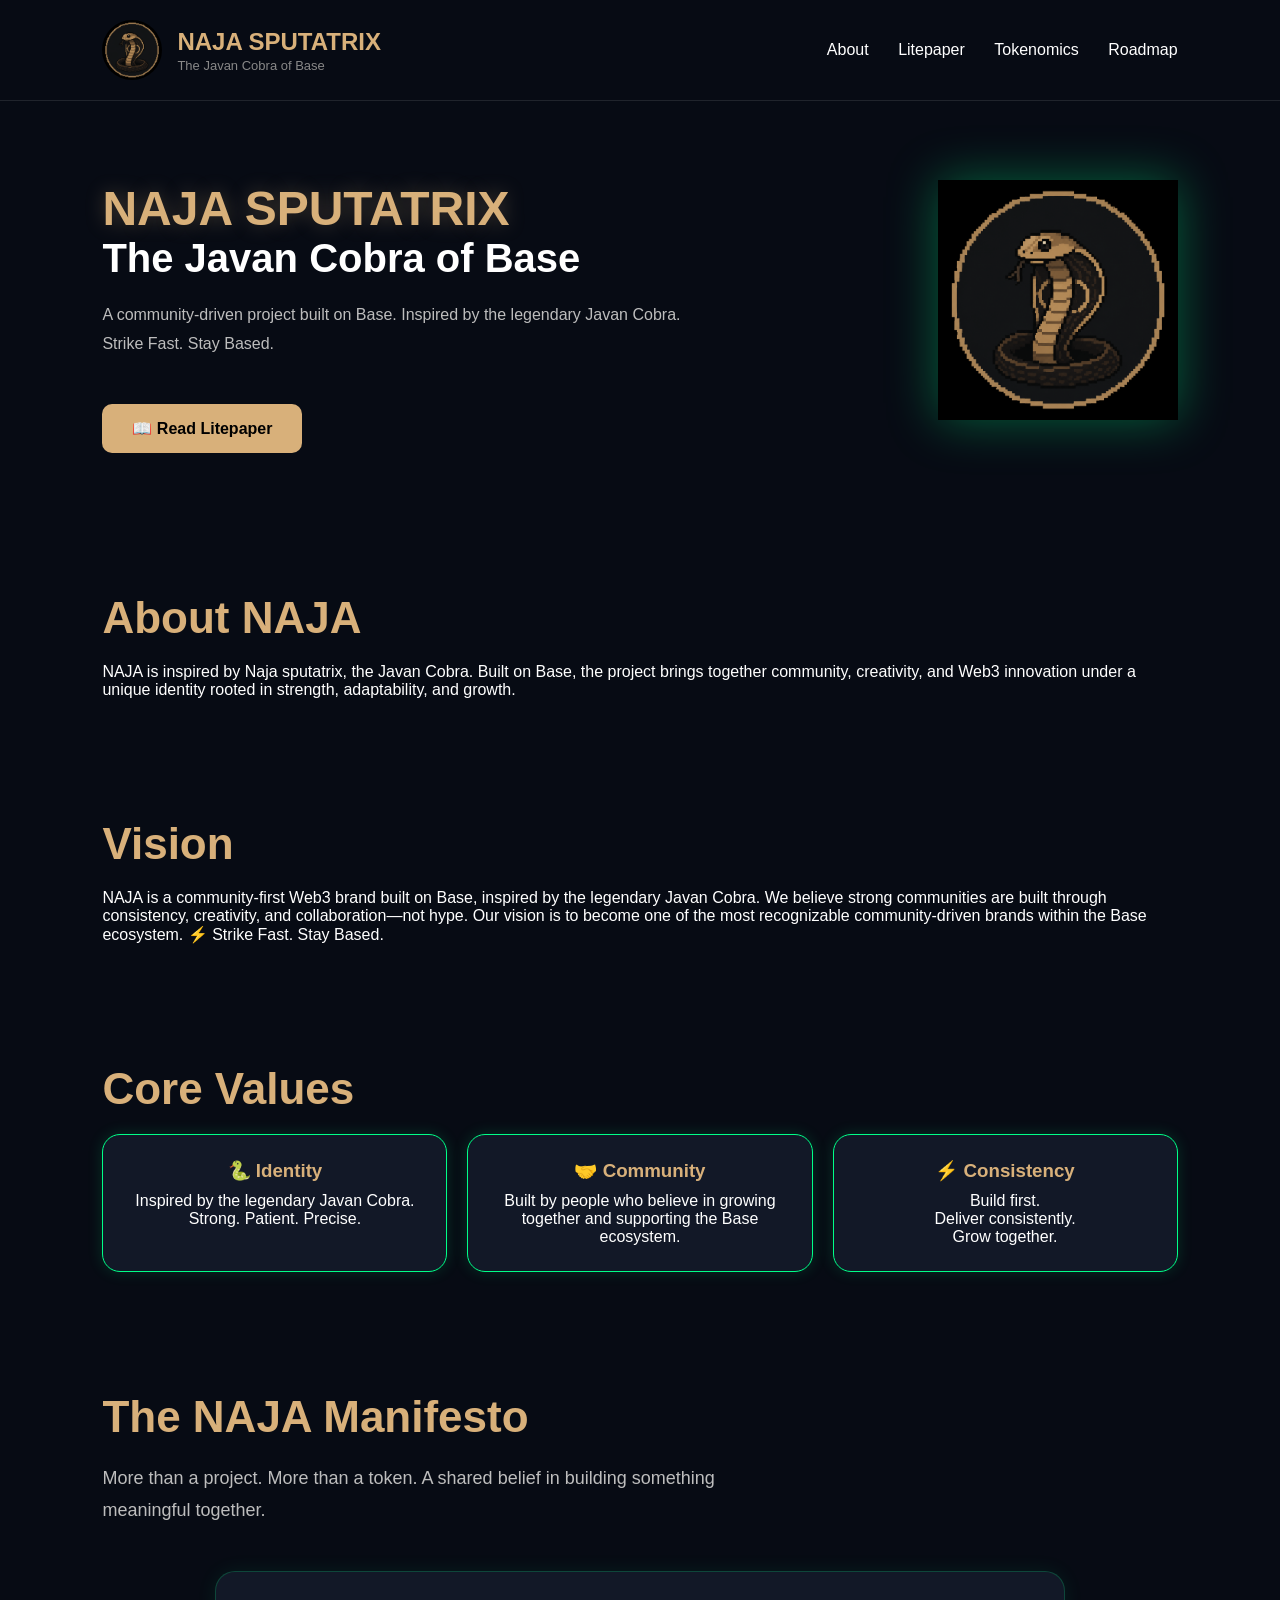
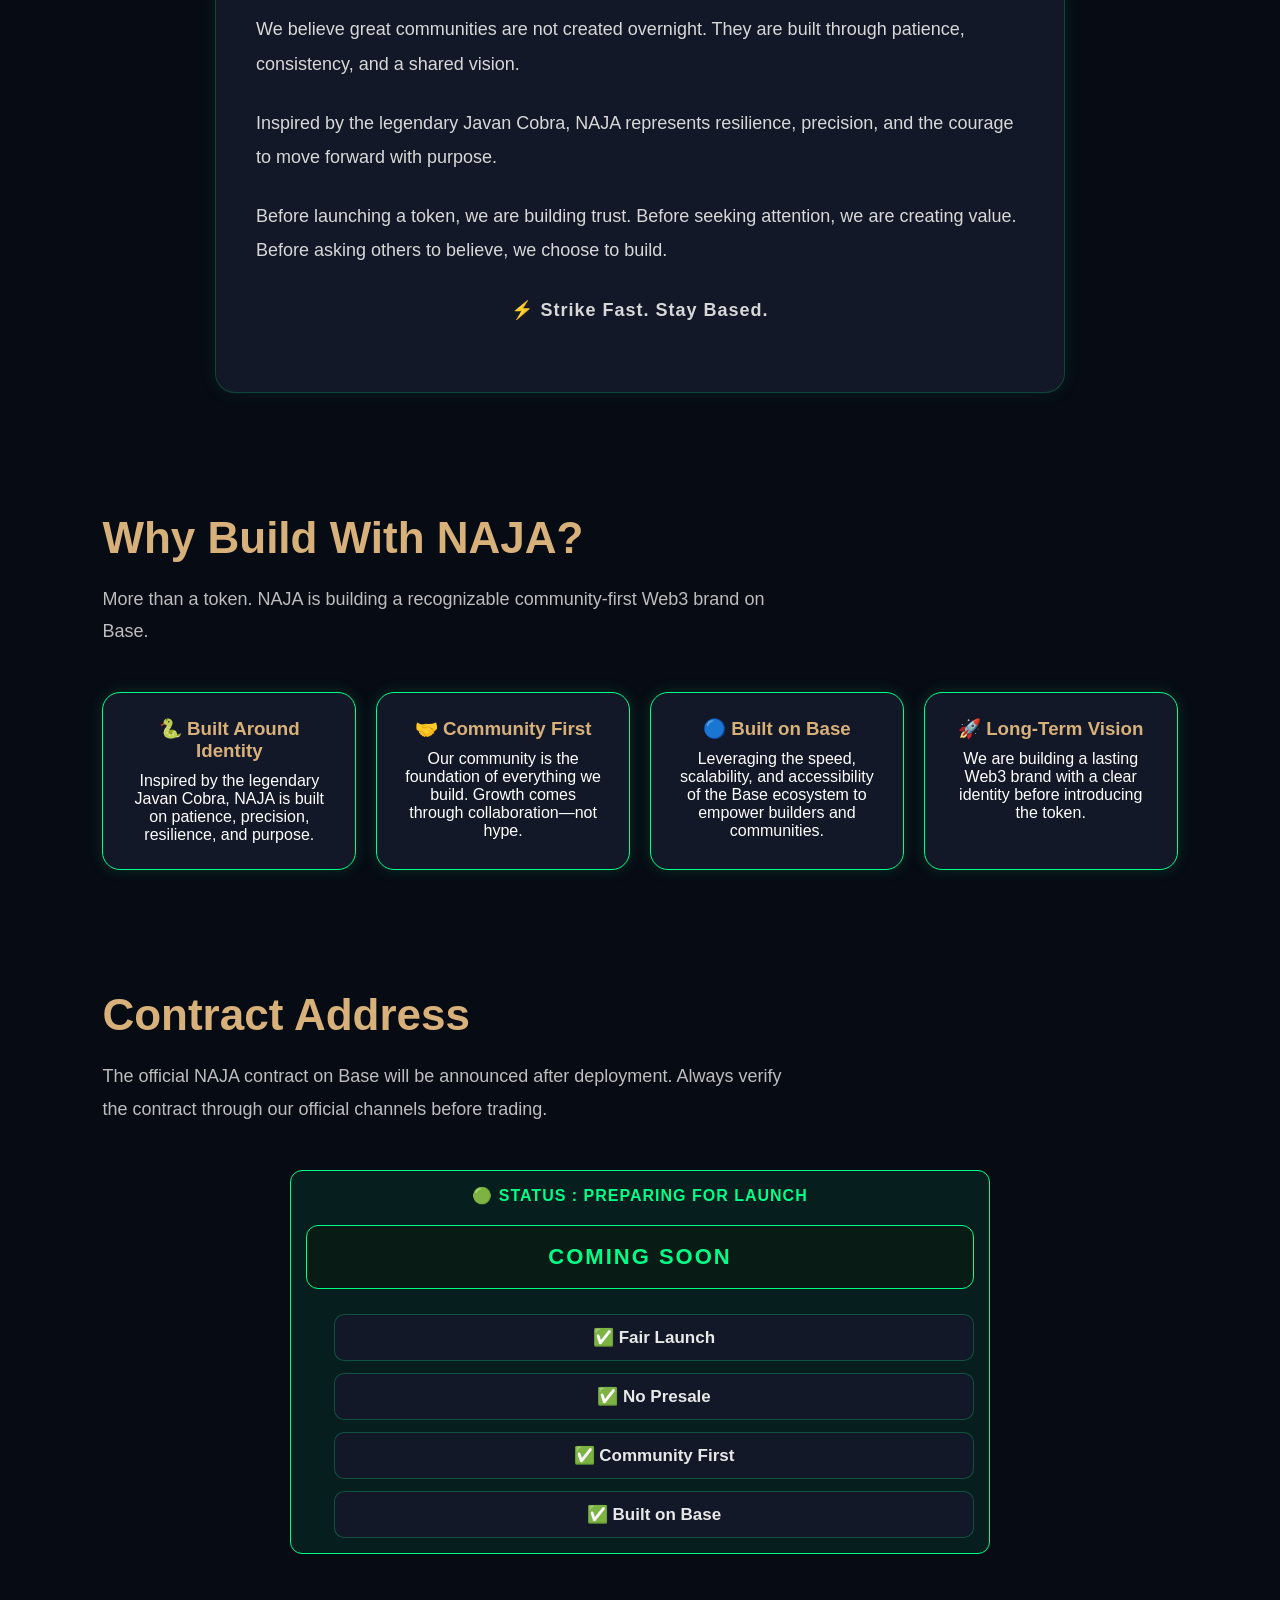
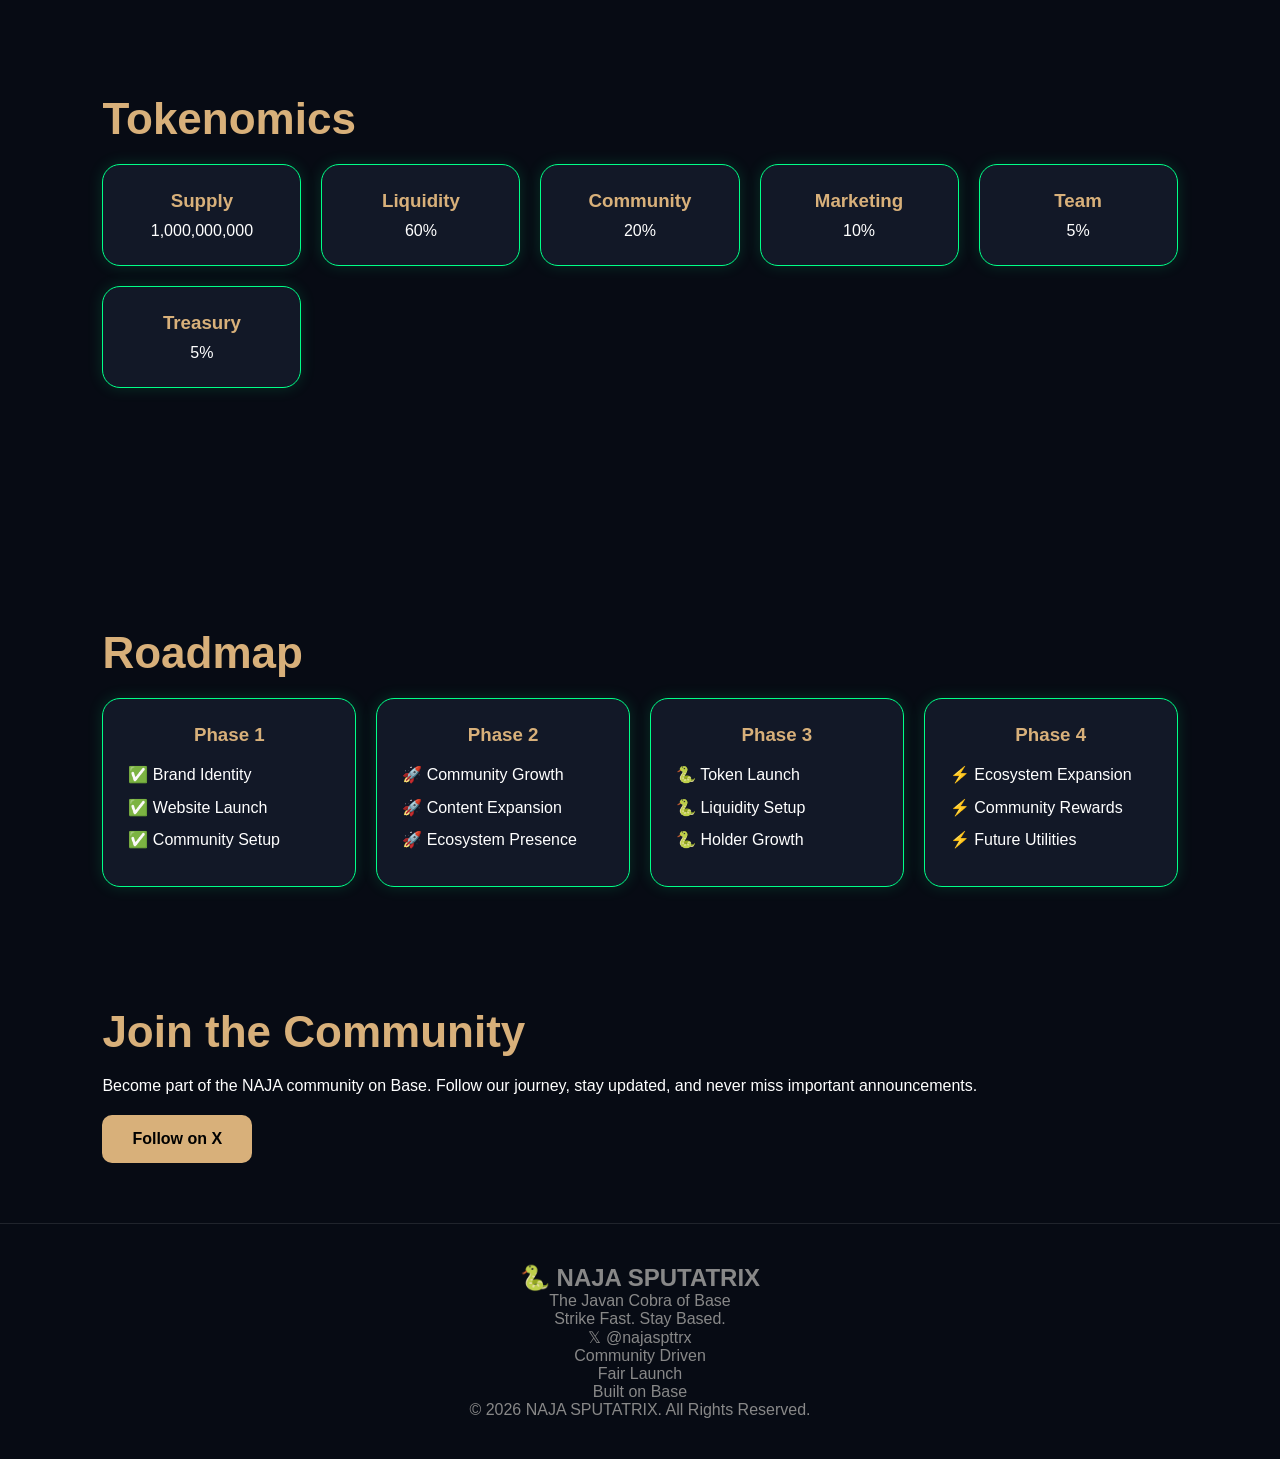
==== commit a61f6609: "Refactor top button for smooth scroll and style changes Updated the top button functionality and sty" ====
--- a/index.html
+++ b/index.html
@@ -330,27 +330,27 @@
     box-shadow:0 0 35px rgba(0,255,136,.5);
 }
 #topBtn{
+    display:none;
     position:fixed;
-    right:20px;
-    bottom:20px;
+    right:22px;
+    bottom:22px;
     width:42px;
     height:42px;
-    border:1px solid rgba(0,255,136,.35);
+    border:1px solid rgba(0,255,136,.3);
     border-radius:50%;
-    background:rgba(7,11,20,.8);
+    background:rgba(7,11,20,.88);
     color:#00ff88;
-    font-size:20px;
+    font-size:18px;
     cursor:pointer;
-    opacity:.55;
     transition:.3s;
     z-index:999;
 }
 
 #topBtn:hover{
-    opacity:1;
-    transform:translateY(-3px);
     background:#00ff88;
     color:#071018;
+    transform:translateY(-3px);
+    box-shadow:0 0 18px rgba(0,255,136,.35);
 }    
 </style>
 </head>
@@ -709,9 +709,25 @@
 </p>
 
 </footer>
-<button id="topBtn" onclick="window.scrollTo({top:0, behavior:'smooth'})">
-↑
-</button>
+<button id="topBtn" onclick="topFunction()">↑</button>
+<script>
+let topBtn = document.getElementById("topBtn");
+
+window.onscroll = function () {
+    if (document.body.scrollTop > 350 || document.documentElement.scrollTop > 350) {
+        topBtn.style.display = "block";
+    } else {
+        topBtn.style.display = "none";
+    }
+};
+
+function topFunction() {
+    window.scrollTo({
+        top: 0,
+        behavior: "smooth"
+    });
+}
+</script>    
 </body>
   </html>
   
